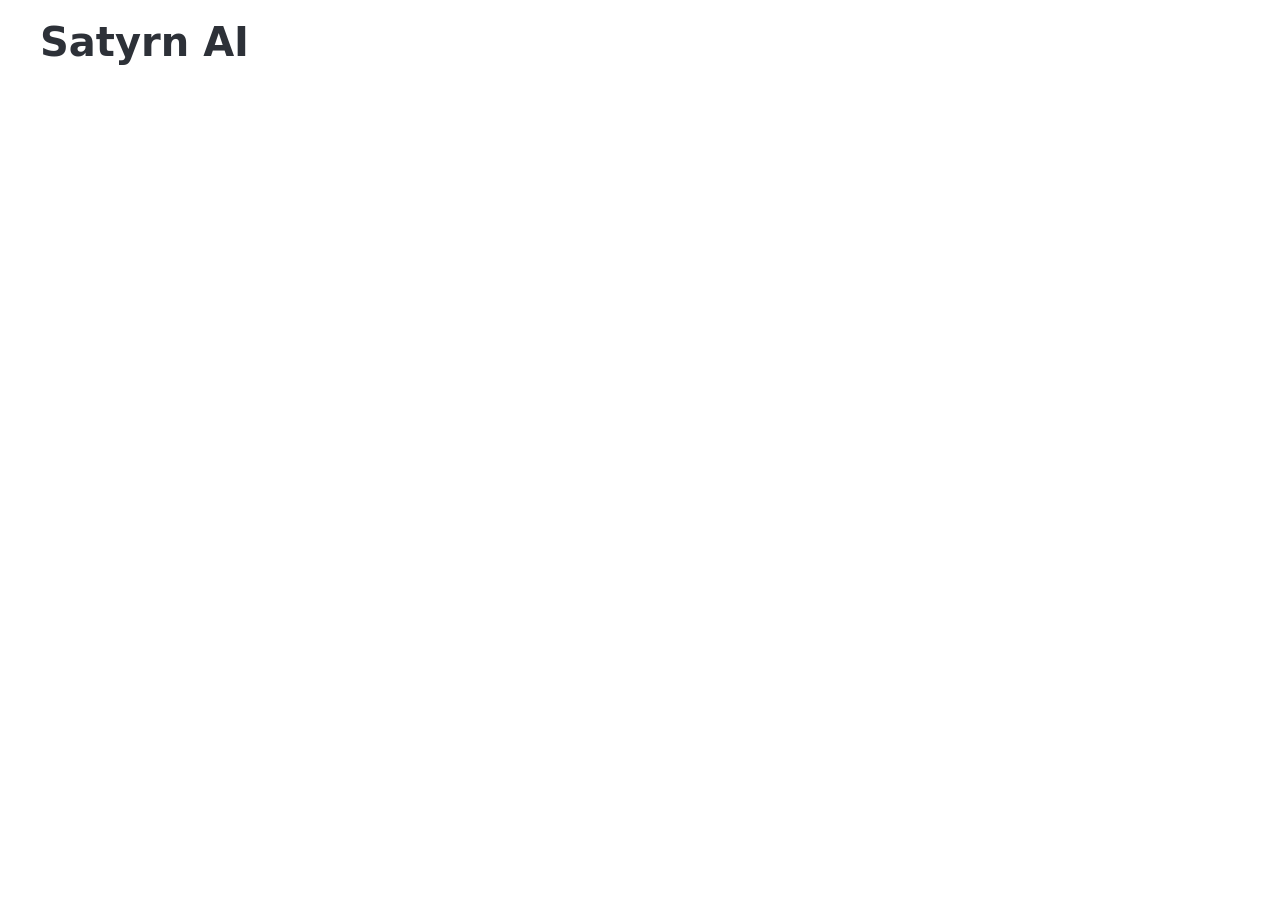
==== site/index.html @ efc99ad5 "Scaffold static site directory and vendor Pico classless CSS Co-Authored-By: Claude Sonnet 5 <norepl" ====
<!doctype html>
<html lang="en">
  <head>
    <meta charset="utf-8">
    <meta name="viewport" content="width=device-width, initial-scale=1">
    <meta name="color-scheme" content="light dark">
    <title>Satyrn AI — AI Our Way</title>
    <link rel="stylesheet" href="css/pico.classless.min.css">
    <link rel="stylesheet" href="css/style.css">
  </head>
  <body>
    <main>
      <h1>Satyrn AI</h1>
    </main>
    <script type="module" src="js/site.js"></script>
  </body>
</html>
---- site/css/pico.classless.min.css ----
@charset "UTF-8";/*!
 * Pico CSS ✨ v2.1.1 (https://picocss.com)
 * Copyright 2019-2025 - Licensed under MIT
 */:host,:root{--pico-font-family-emoji:"Apple Color Emoji","Segoe UI Emoji","Segoe UI Symbol","Noto Color Emoji";--pico-font-family-sans-serif:system-ui,"Segoe UI",Roboto,Oxygen,Ubuntu,Cantarell,Helvetica,Arial,"Helvetica Neue",sans-serif,var(--pico-font-family-emoji);--pico-font-family-monospace:ui-monospace,SFMono-Regular,"SF Mono",Menlo,Consolas,"Liberation Mono",monospace,var(--pico-font-family-emoji);--pico-font-family:var(--pico-font-family-sans-serif);--pico-line-height:1.5;--pico-font-weight:400;--pico-font-size:100%;--pico-text-underline-offset:0.1rem;--pico-border-radius:0.25rem;--pico-border-width:0.0625rem;--pico-outline-width:0.125rem;--pico-transition:0.2s ease-in-out;--pico-spacing:1rem;--pico-typography-spacing-vertical:1rem;--pico-block-spacing-vertical:var(--pico-spacing);--pico-block-spacing-horizontal:var(--pico-spacing);--pico-form-element-spacing-vertical:0.75rem;--pico-form-element-spacing-horizontal:1rem;--pico-group-box-shadow:0 0 0 rgba(0, 0, 0, 0);--pico-group-box-shadow-focus-with-button:0 0 0 var(--pico-outline-width) var(--pico-primary-focus);--pico-group-box-shadow-focus-with-input:0 0 0 0.0625rem var(--pico-form-element-border-color);--pico-modal-overlay-backdrop-filter:blur(0.375rem);--pico-nav-element-spacing-vertical:1rem;--pico-nav-element-spacing-horizontal:0.5rem;--pico-nav-link-spacing-vertical:0.5rem;--pico-nav-link-spacing-horizontal:0.5rem;--pico-nav-breadcrumb-divider:">";--pico-icon-checkbox:url("data:image/svg+xml,%3Csvg xmlns='http://www.w3.org/2000/svg' width='24' height='24' viewBox='0 0 24 24' fill='none' stroke='rgb(255, 255, 255)' stroke-width='4' stroke-linecap='round' stroke-linejoin='round'%3E%3Cpolyline points='20 6 9 17 4 12'%3E%3C/polyline%3E%3C/svg%3E");--pico-icon-minus:url("data:image/svg+xml,%3Csvg xmlns='http://www.w3.org/2000/svg' width='24' height='24' viewBox='0 0 24 24' fill='none' stroke='rgb(255, 255, 255)' stroke-width='4' stroke-linecap='round' stroke-linejoin='round'%3E%3Cline x1='5' y1='12' x2='19' y2='12'%3E%3C/line%3E%3C/svg%3E");--pico-icon-chevron:url("data:image/svg+xml,%3Csvg xmlns='http://www.w3.org/2000/svg' width='24' height='24' viewBox='0 0 24 24' fill='none' stroke='rgb(136, 145, 164)' stroke-width='2' stroke-linecap='round' stroke-linejoin='round'%3E%3Cpolyline points='6 9 12 15 18 9'%3E%3C/polyline%3E%3C/svg%3E");--pico-icon-date:url("data:image/svg+xml,%3Csvg xmlns='http://www.w3.org/2000/svg' width='24' height='24' viewBox='0 0 24 24' fill='none' stroke='rgb(136, 145, 164)' stroke-width='2' stroke-linecap='round' stroke-linejoin='round'%3E%3Crect x='3' y='4' width='18' height='18' rx='2' ry='2'%3E%3C/rect%3E%3Cline x1='16' y1='2' x2='16' y2='6'%3E%3C/line%3E%3Cline x1='8' y1='2' x2='8' y2='6'%3E%3C/line%3E%3Cline x1='3' y1='10' x2='21' y2='10'%3E%3C/line%3E%3C/svg%3E");--pico-icon-time:url("data:image/svg+xml,%3Csvg xmlns='http://www.w3.org/2000/svg' width='24' height='24' viewBox='0 0 24 24' fill='none' stroke='rgb(136, 145, 164)' stroke-width='2' stroke-linecap='round' stroke-linejoin='round'%3E%3Ccircle cx='12' cy='12' r='10'%3E%3C/circle%3E%3Cpolyline points='12 6 12 12 16 14'%3E%3C/polyline%3E%3C/svg%3E");--pico-icon-search:url("data:image/svg+xml,%3Csvg xmlns='http://www.w3.org/2000/svg' width='24' height='24' viewBox='0 0 24 24' fill='none' stroke='rgb(136, 145, 164)' stroke-width='1.5' stroke-linecap='round' stroke-linejoin='round'%3E%3Ccircle cx='11' cy='11' r='8'%3E%3C/circle%3E%3Cline x1='21' y1='21' x2='16.65' y2='16.65'%3E%3C/line%3E%3C/svg%3E");--pico-icon-close:url("data:image/svg+xml,%3Csvg xmlns='http://www.w3.org/2000/svg' width='24' height='24' viewBox='0 0 24 24' fill='none' stroke='rgb(136, 145, 164)' stroke-width='3' stroke-linecap='round' stroke-linejoin='round'%3E%3Cline x1='18' y1='6' x2='6' y2='18'%3E%3C/line%3E%3Cline x1='6' y1='6' x2='18' y2='18'%3E%3C/line%3E%3C/svg%3E");--pico-icon-loading:url("data:image/svg+xml,%3Csvg fill='none' height='24' width='24' viewBox='0 0 24 24' xmlns='http://www.w3.org/2000/svg' %3E%3Cstyle%3E g %7B animation: rotate 2s linear infinite; transform-origin: center center; %7D circle %7B stroke-dasharray: 75,100; stroke-dashoffset: -5; animation: dash 1.5s ease-in-out infinite; stroke-linecap: round; %7D @keyframes rotate %7B 0%25 %7B transform: rotate(0deg); %7D 100%25 %7B transform: rotate(360deg); %7D %7D @keyframes dash %7B 0%25 %7B stroke-dasharray: 1,100; stroke-dashoffset: 0; %7D 50%25 %7B stroke-dasharray: 44.5,100; stroke-dashoffset: -17.5; %7D 100%25 %7B stroke-dasharray: 44.5,100; stroke-dashoffset: -62; %7D %7D %3C/style%3E%3Cg%3E%3Ccircle cx='12' cy='12' r='10' fill='none' stroke='rgb(136, 145, 164)' stroke-width='4' /%3E%3C/g%3E%3C/svg%3E")}@media (min-width:576px){:host,:root{--pico-font-size:106.25%}}@media (min-width:768px){:host,:root{--pico-font-size:112.5%}}@media (min-width:1024px){:host,:root{--pico-font-size:118.75%}}@media (min-width:1280px){:host,:root{--pico-font-size:125%}}@media (min-width:1536px){:host,:root{--pico-font-size:131.25%}}a{--pico-text-decoration:underline}small{--pico-font-size:0.875em}h1,h2,h3,h4,h5,h6{--pico-font-weight:700}h1{--pico-font-size:2rem;--pico-line-height:1.125;--pico-typography-spacing-top:3rem}h2{--pico-font-size:1.75rem;--pico-line-height:1.15;--pico-typography-spacing-top:2.625rem}h3{--pico-font-size:1.5rem;--pico-line-height:1.175;--pico-typography-spacing-top:2.25rem}h4{--pico-font-size:1.25rem;--pico-line-height:1.2;--pico-typography-spacing-top:1.874rem}h5{--pico-font-size:1.125rem;--pico-line-height:1.225;--pico-typography-spacing-top:1.6875rem}h6{--pico-font-size:1rem;--pico-line-height:1.25;--pico-typography-spacing-top:1.5rem}tfoot td,tfoot th,thead td,thead th{--pico-font-weight:600;--pico-border-width:0.1875rem}code,kbd,pre,samp{--pico-font-family:var(--pico-font-family-monospace)}kbd{--pico-font-weight:bolder}:where(select,textarea),input:not([type=submit],[type=button],[type=reset],[type=checkbox],[type=radio],[type=file]){--pico-outline-width:0.0625rem}[type=search]{--pico-border-radius:5rem}[type=checkbox],[type=radio]{--pico-border-width:0.125rem}[type=checkbox][role=switch]{--pico-border-width:0.1875rem}[role=search]{--pico-border-radius:5rem}[role=group] [role=button],[role=group] [type=button],[role=group] [type=submit],[role=group] button,[role=search] [role=button],[role=search] [type=button],[role=search] [type=submit],[role=search] button{--pico-form-element-spacing-horizontal:2rem}details summary[role=button]::after{filter:brightness(0) invert(1)}[aria-busy=true]:not(input,select,textarea):is(button,[type=submit],[type=button],[type=reset],[role=button])::before{filter:brightness(0) invert(1)}:host(:not([data-theme=dark])),:root:not([data-theme=dark]),[data-theme=light]{color-scheme:light;--pico-background-color:#fff;--pico-color:#373c44;--pico-text-selection-color:rgba(2, 154, 232, 0.25);--pico-muted-color:#646b79;--pico-muted-border-color:rgb(231, 234, 239.5);--pico-primary:#0172ad;--pico-primary-background:#0172ad;--pico-primary-border:var(--pico-primary-background);--pico-primary-underline:rgba(1, 114, 173, 0.5);--pico-primary-hover:#015887;--pico-primary-hover-background:#02659a;--pico-primary-hover-border:var(--pico-primary-hover-background);--pico-primary-hover-underline:var(--pico-primary-hover);--pico-primary-focus:rgba(2, 154, 232, 0.5);--pico-primary-inverse:#fff;--pico-secondary:#5d6b89;--pico-secondary-background:#525f7a;--pico-secondary-border:var(--pico-secondary-background);--pico-secondary-underline:rgba(93, 107, 137, 0.5);--pico-secondary-hover:#48536b;--pico-secondary-hover-background:#48536b;--pico-secondary-hover-border:var(--pico-secondary-hover-background);--pico-secondary-hover-underline:var(--pico-secondary-hover);--pico-secondary-focus:rgba(93, 107, 137, 0.25);--pico-secondary-inverse:#fff;--pico-contrast:#181c25;--pico-contrast-background:#181c25;--pico-contrast-border:var(--pico-contrast-background);--pico-contrast-underline:rgba(24, 28, 37, 0.5);--pico-contrast-hover:#000;--pico-contrast-hover-background:#000;--pico-contrast-hover-border:var(--pico-contrast-hover-background);--pico-contrast-hover-underline:var(--pico-secondary-hover);--pico-contrast-focus:rgba(93, 107, 137, 0.25);--pico-contrast-inverse:#fff;--pico-box-shadow:0.0145rem 0.029rem 0.174rem rgba(129, 145, 181, 0.01698),0.0335rem 0.067rem 0.402rem rgba(129, 145, 181, 0.024),0.0625rem 0.125rem 0.75rem rgba(129, 145, 181, 0.03),0.1125rem 0.225rem 1.35rem rgba(129, 145, 181, 0.036),0.2085rem 0.417rem 2.502rem rgba(129, 145, 181, 0.04302),0.5rem 1rem 6rem rgba(129, 145, 181, 0.06),0 0 0 0.0625rem rgba(129, 145, 181, 0.015);--pico-h1-color:#2d3138;--pico-h2-color:#373c44;--pico-h3-color:#424751;--pico-h4-color:#4d535e;--pico-h5-color:#5c6370;--pico-h6-color:#646b79;--pico-mark-background-color:rgb(252.5, 230.5, 191.5);--pico-mark-color:#0f1114;--pico-ins-color:rgb(28.5, 105.5, 84);--pico-del-color:rgb(136, 56.5, 53);--pico-blockquote-border-color:var(--pico-muted-border-color);--pico-blockquote-footer-color:var(--pico-muted-color);--pico-button-box-shadow:0 0 0 rgba(0, 0, 0, 0);--pico-button-hover-box-shadow:0 0 0 rgba(0, 0, 0, 0);--pico-table-border-color:var(--pico-muted-border-color);--pico-table-row-stripped-background-color:rgba(111, 120, 135, 0.0375);--pico-code-background-color:rgb(243, 244.5, 246.75);--pico-code-color:#646b79;--pico-code-kbd-background-color:var(--pico-color);--pico-code-kbd-color:var(--pico-background-color);--pico-form-element-background-color:rgb(251, 251.5, 252.25);--pico-form-element-selected-background-color:#dfe3eb;--pico-form-element-border-color:#cfd5e2;--pico-form-element-color:#23262c;--pico-form-element-placeholder-color:var(--pico-muted-color);--pico-form-element-active-background-color:#fff;--pico-form-element-active-border-color:var(--pico-primary-border);--pico-form-element-focus-color:var(--pico-primary-border);--pico-form-element-disabled-opacity:0.5;--pico-form-element-invalid-border-color:rgb(183.5, 105.5, 106.5);--pico-form-element-invalid-active-border-color:rgb(200.25, 79.25, 72.25);--pico-form-element-invalid-focus-color:var(--pico-form-element-invalid-active-border-color);--pico-form-element-valid-border-color:rgb(76, 154.5, 137.5);--pico-form-element-valid-active-border-color:rgb(39, 152.75, 118.75);--pico-form-element-valid-focus-color:var(--pico-form-element-valid-active-border-color);--pico-switch-background-color:#bfc7d9;--pico-switch-checked-background-color:var(--pico-primary-background);--pico-switch-color:#fff;--pico-switch-thumb-box-shadow:0 0 0 rgba(0, 0, 0, 0);--pico-range-border-color:#dfe3eb;--pico-range-active-border-color:#bfc7d9;--pico-range-thumb-border-color:var(--pico-background-color);--pico-range-thumb-color:var(--pico-secondary-background);--pico-range-thumb-active-color:var(--pico-primary-background);--pico-accordion-border-color:var(--pico-muted-border-color);--pico-accordion-active-summary-color:var(--pico-primary-hover);--pico-accordion-close-summary-color:var(--pico-color);--pico-accordion-open-summary-color:var(--pico-muted-color);--pico-card-background-color:var(--pico-background-color);--pico-card-border-color:var(--pico-muted-border-color);--pico-card-box-shadow:var(--pico-box-shadow);--pico-card-sectioning-background-color:rgb(251, 251.5, 252.25);--pico-loading-spinner-opacity:0.5;--pico-modal-overlay-background-color:rgba(232, 234, 237, 0.75);--pico-progress-background-color:#dfe3eb;--pico-progress-color:var(--pico-primary-background);--pico-tooltip-background-color:var(--pico-contrast-background);--pico-tooltip-color:var(--pico-contrast-inverse);--pico-icon-valid:url("data:image/svg+xml,%3Csvg xmlns='http://www.w3.org/2000/svg' width='24' height='24' viewBox='0 0 24 24' fill='none' stroke='rgb(76, 154.5, 137.5)' stroke-width='2' stroke-linecap='round' stroke-linejoin='round'%3E%3Cpolyline points='20 6 9 17 4 12'%3E%3C/polyline%3E%3C/svg%3E");--pico-icon-invalid:url("data:image/svg+xml,%3Csvg xmlns='http://www.w3.org/2000/svg' width='24' height='24' viewBox='0 0 24 24' fill='none' stroke='rgb(200.25, 79.25, 72.25)' stroke-width='2' stroke-linecap='round' stroke-linejoin='round'%3E%3Ccircle cx='12' cy='12' r='10'%3E%3C/circle%3E%3Cline x1='12' y1='8' x2='12' y2='12'%3E%3C/line%3E%3Cline x1='12' y1='16' x2='12.01' y2='16'%3E%3C/line%3E%3C/svg%3E")}:host(:not([data-theme=dark])) input:is([type=submit],[type=button],[type=reset],[type=checkbox],[type=radio],[type=file]),:root:not([data-theme=dark]) input:is([type=submit],[type=button],[type=reset],[type=checkbox],[type=radio],[type=file]),[data-theme=light] input:is([type=submit],[type=button],[type=reset],[type=checkbox],[type=radio],[type=file]){--pico-form-element-focus-color:var(--pico-primary-focus)}@media only screen and (prefers-color-scheme:dark){:host(:not([data-theme])),:root:not([data-theme]){color-scheme:dark;--pico-background-color:rgb(19, 22.5, 30.5);--pico-color:#c2c7d0;--pico-text-selection-color:rgba(1, 170, 255, 0.1875);--pico-muted-color:#7b8495;--pico-muted-border-color:#202632;--pico-primary:#01aaff;--pico-primary-background:#0172ad;--pico-primary-border:var(--pico-primary-background);--pico-primary-underline:rgba(1, 170, 255, 0.5);--pico-primary-hover:#79c0ff;--pico-primary-hover-background:#017fc0;--pico-primary-hover-border:var(--pico-primary-hover-background);--pico-primary-hover-underline:var(--pico-primary-hover);--pico-primary-focus:rgba(1, 170, 255, 0.375);--pico-primary-inverse:#fff;--pico-secondary:#969eaf;--pico-secondary-background:#525f7a;--pico-secondary-border:var(--pico-secondary-background);--pico-secondary-underline:rgba(150, 158, 175, 0.5);--pico-secondary-hover:#b3b9c5;--pico-secondary-hover-background:#5d6b89;--pico-secondary-hover-border:var(--pico-secondary-hover-background);--pico-secondary-hover-underline:var(--pico-secondary-hover);--pico-secondary-focus:rgba(144, 158, 190, 0.25);--pico-secondary-inverse:#fff;--pico-contrast:#dfe3eb;--pico-contrast-background:#eff1f4;--pico-contrast-border:var(--pico-contrast-background);--pico-contrast-underline:rgba(223, 227, 235, 0.5);--pico-contrast-hover:#fff;--pico-contrast-hover-background:#fff;--pico-contrast-hover-border:var(--pico-contrast-hover-background);--pico-contrast-hover-underline:var(--pico-contrast-hover);--pico-contrast-focus:rgba(207, 213, 226, 0.25);--pico-contrast-inverse:#000;--pico-box-shadow:0.0145rem 0.029rem 0.174rem rgba(7, 8.5, 12, 0.01698),0.0335rem 0.067rem 0.402rem rgba(7, 8.5, 12, 0.024),0.0625rem 0.125rem 0.75rem rgba(7, 8.5, 12, 0.03),0.1125rem 0.225rem 1.35rem rgba(7, 8.5, 12, 0.036),0.2085rem 0.417rem 2.502rem rgba(7, 8.5, 12, 0.04302),0.5rem 1rem 6rem rgba(7, 8.5, 12, 0.06),0 0 0 0.0625rem rgba(7, 8.5, 12, 0.015);--pico-h1-color:#f0f1f3;--pico-h2-color:#e0e3e7;--pico-h3-color:#c2c7d0;--pico-h4-color:#b3b9c5;--pico-h5-color:#a4acba;--pico-h6-color:#8891a4;--pico-mark-background-color:#014063;--pico-mark-color:#fff;--pico-ins-color:#62af9a;--pico-del-color:rgb(205.5, 126, 123);--pico-blockquote-border-color:var(--pico-muted-border-color);--pico-blockquote-footer-color:var(--pico-muted-color);--pico-button-box-shadow:0 0 0 rgba(0, 0, 0, 0);--pico-button-hover-box-shadow:0 0 0 rgba(0, 0, 0, 0);--pico-table-border-color:var(--pico-muted-border-color);--pico-table-row-stripped-background-color:rgba(111, 120, 135, 0.0375);--pico-code-background-color:rgb(26, 30.5, 40.25);--pico-code-color:#8891a4;--pico-code-kbd-background-color:var(--pico-color);--pico-code-kbd-color:var(--pico-background-color);--pico-form-element-background-color:rgb(28, 33, 43.5);--pico-form-element-selected-background-color:#2a3140;--pico-form-element-border-color:#2a3140;--pico-form-element-color:#e0e3e7;--pico-form-element-placeholder-color:#8891a4;--pico-form-element-active-background-color:rgb(26, 30.5, 40.25);--pico-form-element-active-border-color:var(--pico-primary-border);--pico-form-element-focus-color:var(--pico-primary-border);--pico-form-element-disabled-opacity:0.5;--pico-form-element-invalid-border-color:rgb(149.5, 74, 80);--pico-form-element-invalid-active-border-color:rgb(183.25, 63.5, 59);--pico-form-element-invalid-focus-color:var(--pico-form-element-invalid-active-border-color);--pico-form-element-valid-border-color:#2a7b6f;--pico-form-element-valid-active-border-color:rgb(22, 137, 105.5);--pico-form-element-valid-focus-color:var(--pico-form-element-valid-active-border-color);--pico-switch-background-color:#333c4e;--pico-switch-checked-background-color:var(--pico-primary-background);--pico-switch-color:#fff;--pico-switch-thumb-box-shadow:0 0 0 rgba(0, 0, 0, 0);--pico-range-border-color:#202632;--pico-range-active-border-color:#2a3140;--pico-range-thumb-border-color:var(--pico-background-color);--pico-range-thumb-color:var(--pico-secondary-background);--pico-range-thumb-active-color:var(--pico-primary-background);--pico-accordion-border-color:var(--pico-muted-border-color);--pico-accordion-active-summary-color:var(--pico-primary-hover);--pico-accordion-close-summary-color:var(--pico-color);--pico-accordion-open-summary-color:var(--pico-muted-color);--pico-card-background-color:#181c25;--pico-card-border-color:var(--pico-card-background-color);--pico-card-box-shadow:var(--pico-box-shadow);--pico-card-sectioning-background-color:rgb(26, 30.5, 40.25);--pico-loading-spinner-opacity:0.5;--pico-modal-overlay-background-color:rgba(7.5, 8.5, 10, 0.75);--pico-progress-background-color:#202632;--pico-progress-color:var(--pico-primary-background);--pico-tooltip-background-color:var(--pico-contrast-background);--pico-tooltip-color:var(--pico-contrast-inverse);--pico-icon-valid:url("data:image/svg+xml,%3Csvg xmlns='http://www.w3.org/2000/svg' width='24' height='24' viewBox='0 0 24 24' fill='none' stroke='rgb(42, 123, 111)' stroke-width='2' stroke-linecap='round' stroke-linejoin='round'%3E%3Cpolyline points='20 6 9 17 4 12'%3E%3C/polyline%3E%3C/svg%3E");--pico-icon-invalid:url("data:image/svg+xml,%3Csvg xmlns='http://www.w3.org/2000/svg' width='24' height='24' viewBox='0 0 24 24' fill='none' stroke='rgb(149.5, 74, 80)' stroke-width='2' stroke-linecap='round' stroke-linejoin='round'%3E%3Ccircle cx='12' cy='12' r='10'%3E%3C/circle%3E%3Cline x1='12' y1='8' x2='12' y2='12'%3E%3C/line%3E%3Cline x1='12' y1='16' x2='12.01' y2='16'%3E%3C/line%3E%3C/svg%3E")}:host(:not([data-theme])) input:is([type=submit],[type=button],[type=reset],[type=checkbox],[type=radio],[type=file]),:root:not([data-theme]) input:is([type=submit],[type=button],[type=reset],[type=checkbox],[type=radio],[type=file]){--pico-form-element-focus-color:var(--pico-primary-focus)}}[data-theme=dark]{color-scheme:dark;--pico-background-color:rgb(19, 22.5, 30.5);--pico-color:#c2c7d0;--pico-text-selection-color:rgba(1, 170, 255, 0.1875);--pico-muted-color:#7b8495;--pico-muted-border-color:#202632;--pico-primary:#01aaff;--pico-primary-background:#0172ad;--pico-primary-border:var(--pico-primary-background);--pico-primary-underline:rgba(1, 170, 255, 0.5);--pico-primary-hover:#79c0ff;--pico-primary-hover-background:#017fc0;--pico-primary-hover-border:var(--pico-primary-hover-background);--pico-primary-hover-underline:var(--pico-primary-hover);--pico-primary-focus:rgba(1, 170, 255, 0.375);--pico-primary-inverse:#fff;--pico-secondary:#969eaf;--pico-secondary-background:#525f7a;--pico-secondary-border:var(--pico-secondary-background);--pico-secondary-underline:rgba(150, 158, 175, 0.5);--pico-secondary-hover:#b3b9c5;--pico-secondary-hover-background:#5d6b89;--pico-secondary-hover-border:var(--pico-secondary-hover-background);--pico-secondary-hover-underline:var(--pico-secondary-hover);--pico-secondary-focus:rgba(144, 158, 190, 0.25);--pico-secondary-inverse:#fff;--pico-contrast:#dfe3eb;--pico-contrast-background:#eff1f4;--pico-contrast-border:var(--pico-contrast-background);--pico-contrast-underline:rgba(223, 227, 235, 0.5);--pico-contrast-hover:#fff;--pico-contrast-hover-background:#fff;--pico-contrast-hover-border:var(--pico-contrast-hover-background);--pico-contrast-hover-underline:var(--pico-contrast-hover);--pico-contrast-focus:rgba(207, 213, 226, 0.25);--pico-contrast-inverse:#000;--pico-box-shadow:0.0145rem 0.029rem 0.174rem rgba(7, 8.5, 12, 0.01698),0.0335rem 0.067rem 0.402rem rgba(7, 8.5, 12, 0.024),0.0625rem 0.125rem 0.75rem rgba(7, 8.5, 12, 0.03),0.1125rem 0.225rem 1.35rem rgba(7, 8.5, 12, 0.036),0.2085rem 0.417rem 2.502rem rgba(7, 8.5, 12, 0.04302),0.5rem 1rem 6rem rgba(7, 8.5, 12, 0.06),0 0 0 0.0625rem rgba(7, 8.5, 12, 0.015);--pico-h1-color:#f0f1f3;--pico-h2-color:#e0e3e7;--pico-h3-color:#c2c7d0;--pico-h4-color:#b3b9c5;--pico-h5-color:#a4acba;--pico-h6-color:#8891a4;--pico-mark-background-color:#014063;--pico-mark-color:#fff;--pico-ins-color:#62af9a;--pico-del-color:rgb(205.5, 126, 123);--pico-blockquote-border-color:var(--pico-muted-border-color);--pico-blockquote-footer-color:var(--pico-muted-color);--pico-button-box-shadow:0 0 0 rgba(0, 0, 0, 0);--pico-button-hover-box-shadow:0 0 0 rgba(0, 0, 0, 0);--pico-table-border-color:var(--pico-muted-border-color);--pico-table-row-stripped-background-color:rgba(111, 120, 135, 0.0375);--pico-code-background-color:rgb(26, 30.5, 40.25);--pico-code-color:#8891a4;--pico-code-kbd-background-color:var(--pico-color);--pico-code-kbd-color:var(--pico-background-color);--pico-form-element-background-color:rgb(28, 33, 43.5);--pico-form-element-selected-background-color:#2a3140;--pico-form-element-border-color:#2a3140;--pico-form-element-color:#e0e3e7;--pico-form-element-placeholder-color:#8891a4;--pico-form-element-active-background-color:rgb(26, 30.5, 40.25);--pico-form-element-active-border-color:var(--pico-primary-border);--pico-form-element-focus-color:var(--pico-primary-border);--pico-form-element-disabled-opacity:0.5;--pico-form-element-invalid-border-color:rgb(149.5, 74, 80);--pico-form-element-invalid-active-border-color:rgb(183.25, 63.5, 59);--pico-form-element-invalid-focus-color:var(--pico-form-element-invalid-active-border-color);--pico-form-element-valid-border-color:#2a7b6f;--pico-form-element-valid-active-border-color:rgb(22, 137, 105.5);--pico-form-element-valid-focus-color:var(--pico-form-element-valid-active-border-color);--pico-switch-background-color:#333c4e;--pico-switch-checked-background-color:var(--pico-primary-background);--pico-switch-color:#fff;--pico-switch-thumb-box-shadow:0 0 0 rgba(0, 0, 0, 0);--pico-range-border-color:#202632;--pico-range-active-border-color:#2a3140;--pico-range-thumb-border-color:var(--pico-background-color);--pico-range-thumb-color:var(--pico-secondary-background);--pico-range-thumb-active-color:var(--pico-primary-background);--pico-accordion-border-color:var(--pico-muted-border-color);--pico-accordion-active-summary-color:var(--pico-primary-hover);--pico-accordion-close-summary-color:var(--pico-color);--pico-accordion-open-summary-color:var(--pico-muted-color);--pico-card-background-color:#181c25;--pico-card-border-color:var(--pico-card-background-color);--pico-card-box-shadow:var(--pico-box-shadow);--pico-card-sectioning-background-color:rgb(26, 30.5, 40.25);--pico-loading-spinner-opacity:0.5;--pico-modal-overlay-background-color:rgba(7.5, 8.5, 10, 0.75);--pico-progress-background-color:#202632;--pico-progress-color:var(--pico-primary-background);--pico-tooltip-background-color:var(--pico-contrast-background);--pico-tooltip-color:var(--pico-contrast-inverse);--pico-icon-valid:url("data:image/svg+xml,%3Csvg xmlns='http://www.w3.org/2000/svg' width='24' height='24' viewBox='0 0 24 24' fill='none' stroke='rgb(42, 123, 111)' stroke-width='2' stroke-linecap='round' stroke-linejoin='round'%3E%3Cpolyline points='20 6 9 17 4 12'%3E%3C/polyline%3E%3C/svg%3E");--pico-icon-invalid:url("data:image/svg+xml,%3Csvg xmlns='http://www.w3.org/2000/svg' width='24' height='24' viewBox='0 0 24 24' fill='none' stroke='rgb(149.5, 74, 80)' stroke-width='2' stroke-linecap='round' stroke-linejoin='round'%3E%3Ccircle cx='12' cy='12' r='10'%3E%3C/circle%3E%3Cline x1='12' y1='8' x2='12' y2='12'%3E%3C/line%3E%3Cline x1='12' y1='16' x2='12.01' y2='16'%3E%3C/line%3E%3C/svg%3E")}[data-theme=dark] input:is([type=submit],[type=button],[type=reset],[type=checkbox],[type=radio],[type=file]){--pico-form-element-focus-color:var(--pico-primary-focus)}[type=checkbox],[type=radio],[type=range],progress{accent-color:var(--pico-primary)}*,::after,::before{box-sizing:border-box;background-repeat:no-repeat}::after,::before{text-decoration:inherit;vertical-align:inherit}:where(:host),:where(:root){-webkit-tap-highlight-color:transparent;-webkit-text-size-adjust:100%;-moz-text-size-adjust:100%;text-size-adjust:100%;background-color:var(--pico-background-color);color:var(--pico-color);font-weight:var(--pico-font-weight);font-size:var(--pico-font-size);line-height:var(--pico-line-height);font-family:var(--pico-font-family);text-underline-offset:var(--pico-text-underline-offset);text-rendering:optimizeLegibility;overflow-wrap:break-word;-moz-tab-size:4;-o-tab-size:4;tab-size:4}body{width:100%;margin:0}main{display:block}body>footer,body>header,body>main{width:100%;margin-right:auto;margin-left:auto;padding:var(--pico-block-spacing-vertical) var(--pico-block-spacing-horizontal)}@media (min-width:576px){body>footer,body>header,body>main{max-width:510px;padding-right:0;padding-left:0}}@media (min-width:768px){body>footer,body>header,body>main{max-width:700px}}@media (min-width:1024px){body>footer,body>header,body>main{max-width:950px}}@media (min-width:1280px){body>footer,body>header,body>main{max-width:1200px}}@media (min-width:1536px){body>footer,body>header,body>main{max-width:1450px}}section{margin-bottom:var(--pico-block-spacing-vertical)}b,strong{font-weight:bolder}sub,sup{position:relative;font-size:.75em;line-height:0;vertical-align:baseline}sub{bottom:-.25em}sup{top:-.5em}address,blockquote,dl,ol,p,pre,table,ul{margin-top:0;margin-bottom:var(--pico-typography-spacing-vertical);color:var(--pico-color);font-style:normal;font-weight:var(--pico-font-weight)}h1,h2,h3,h4,h5,h6{margin-top:0;margin-bottom:var(--pico-typography-spacing-vertical);color:var(--pico-color);font-weight:var(--pico-font-weight);font-size:var(--pico-font-size);line-height:var(--pico-line-height);font-family:var(--pico-font-family)}h1{--pico-color:var(--pico-h1-color)}h2{--pico-color:var(--pico-h2-color)}h3{--pico-color:var(--pico-h3-color)}h4{--pico-color:var(--pico-h4-color)}h5{--pico-color:var(--pico-h5-color)}h6{--pico-color:var(--pico-h6-color)}:where(article,address,blockquote,dl,figure,form,ol,p,pre,table,ul)~:is(h1,h2,h3,h4,h5,h6){margin-top:var(--pico-typography-spacing-top)}p{margin-bottom:var(--pico-typography-spacing-vertical)}hgroup{margin-bottom:var(--pico-typography-spacing-vertical)}hgroup>*{margin-top:0;margin-bottom:0}hgroup>:not(:first-child):last-child{--pico-color:var(--pico-muted-color);--pico-font-weight:unset;font-size:1rem}:where(ol,ul) li{margin-bottom:calc(var(--pico-typography-spacing-vertical) * .25)}:where(dl,ol,ul) :where(dl,ol,ul){margin:0;margin-top:calc(var(--pico-typography-spacing-vertical) * .25)}ul li{list-style:square}mark{padding:.125rem .25rem;background-color:var(--pico-mark-background-color);color:var(--pico-mark-color);vertical-align:baseline}blockquote{display:block;margin:var(--pico-typography-spacing-vertical) 0;padding:var(--pico-spacing);border-right:none;border-left:.25rem solid var(--pico-blockquote-border-color);border-inline-start:0.25rem solid var(--pico-blockquote-border-color);border-inline-end:none}blockquote footer{margin-top:calc(var(--pico-typography-spacing-vertical) * .5);color:var(--pico-blockquote-footer-color)}abbr[title]{border-bottom:1px dotted;text-decoration:none;cursor:help}ins{color:var(--pico-ins-color);text-decoration:none}del{color:var(--pico-del-color)}::-moz-selection{background-color:var(--pico-text-selection-color)}::selection{background-color:var(--pico-text-selection-color)}:where(a:not([role=button])),[role=link]{--pico-color:var(--pico-primary);--pico-background-color:transparent;--pico-underline:var(--pico-primary-underline);outline:0;background-color:var(--pico-background-color);color:var(--pico-color);-webkit-text-decoration:var(--pico-text-decoration);text-decoration:var(--pico-text-decoration);text-decoration-color:var(--pico-underline);text-underline-offset:0.125em;transition:background-color var(--pico-transition),color var(--pico-transition),box-shadow var(--pico-transition),-webkit-text-decoration var(--pico-transition);transition:background-color var(--pico-transition),color var(--pico-transition),text-decoration var(--pico-transition),box-shadow var(--pico-transition);transition:background-color var(--pico-transition),color var(--pico-transition),text-decoration var(--pico-transition),box-shadow var(--pico-transition),-webkit-text-decoration var(--pico-transition)}:where(a:not([role=button])):is([aria-current]:not([aria-current=false]),:hover,:active,:focus),[role=link]:is([aria-current]:not([aria-current=false]),:hover,:active,:focus){--pico-color:var(--pico-primary-hover);--pico-underline:var(--pico-primary-hover-underline);--pico-text-decoration:underline}:where(a:not([role=button])):focus-visible,[role=link]:focus-visible{box-shadow:0 0 0 var(--pico-outline-width) var(--pico-primary-focus)}a[role=button]{display:inline-block}button{margin:0;overflow:visible;font-family:inherit;text-transform:none}[type=button],[type=reset],[type=submit],button{-webkit-appearance:button}[role=button],[type=button],[type=file]::file-selector-button,[type=reset],[type=submit],button{--pico-background-color:var(--pico-primary-background);--pico-border-color:var(--pico-primary-border);--pico-color:var(--pico-primary-inverse);--pico-box-shadow:var(--pico-button-box-shadow, 0 0 0 rgba(0, 0, 0, 0));padding:var(--pico-form-element-spacing-vertical) var(--pico-form-element-spacing-horizontal);border:var(--pico-border-width) solid var(--pico-border-color);border-radius:var(--pico-border-radius);outline:0;background-color:var(--pico-background-color);box-shadow:var(--pico-box-shadow);color:var(--pico-color);font-weight:var(--pico-font-weight);font-size:1rem;line-height:var(--pico-line-height);text-align:center;text-decoration:none;cursor:pointer;-webkit-user-select:none;-moz-user-select:none;user-select:none;transition:background-color var(--pico-transition),border-color var(--pico-transition),color var(--pico-transition),box-shadow var(--pico-transition)}[role=button]:is(:hover,:active,:focus),[role=button]:is([aria-current]:not([aria-current=false])),[type=button]:is(:hover,:active,:focus),[type=button]:is([aria-current]:not([aria-current=false])),[type=file]::file-selector-button:is(:hover,:active,:focus),[type=file]::file-selector-button:is([aria-current]:not([aria-current=false])),[type=reset]:is(:hover,:active,:focus),[type=reset]:is([aria-current]:not([aria-current=false])),[type=submit]:is(:hover,:active,:focus),[type=submit]:is([aria-current]:not([aria-current=false])),button:is(:hover,:active,:focus),button:is([aria-current]:not([aria-current=false])){--pico-background-color:var(--pico-primary-hover-background);--pico-border-color:var(--pico-primary-hover-border);--pico-box-shadow:var(--pico-button-hover-box-shadow, 0 0 0 rgba(0, 0, 0, 0));--pico-color:var(--pico-primary-inverse)}[role=button]:focus,[role=button]:is([aria-current]:not([aria-current=false])):focus,[type=button]:focus,[type=button]:is([aria-current]:not([aria-current=false])):focus,[type=file]::file-selector-button:focus,[type=file]::file-selector-button:is([aria-current]:not([aria-current=false])):focus,[type=reset]:focus,[type=reset]:is([aria-current]:not([aria-current=false])):focus,[type=submit]:focus,[type=submit]:is([aria-current]:not([aria-current=false])):focus,button:focus,button:is([aria-current]:not([aria-current=false])):focus{--pico-box-shadow:var(--pico-button-hover-box-shadow, 0 0 0 rgba(0, 0, 0, 0)),0 0 0 var(--pico-outline-width) var(--pico-primary-focus)}[type=button],[type=reset],[type=submit]{margin-bottom:var(--pico-spacing)}[type=file]::file-selector-button,[type=reset]{--pico-background-color:var(--pico-secondary-background);--pico-border-color:var(--pico-secondary-border);--pico-color:var(--pico-secondary-inverse);cursor:pointer}[type=file]::file-selector-button:is([aria-current]:not([aria-current=false]),:hover,:active,:focus),[type=reset]:is([aria-current]:not([aria-current=false]),:hover,:active,:focus){--pico-background-color:var(--pico-secondary-hover-background);--pico-border-color:var(--pico-secondary-hover-border);--pico-color:var(--pico-secondary-inverse)}[type=file]::file-selector-button:focus,[type=reset]:focus{--pico-box-shadow:var(--pico-button-hover-box-shadow, 0 0 0 rgba(0, 0, 0, 0)),0 0 0 var(--pico-outline-width) var(--pico-secondary-focus)}:where(button,[type=submit],[type=reset],[type=button],[role=button])[disabled],:where(fieldset[disabled]) :is(button,[type=submit],[type=button],[type=reset],[role=button]){opacity:.5;pointer-events:none}:where(table){width:100%;border-collapse:collapse;border-spacing:0;text-indent:0}td,th{padding:calc(var(--pico-spacing)/ 2) var(--pico-spacing);border-bottom:var(--pico-border-width) solid var(--pico-table-border-color);background-color:var(--pico-background-color);color:var(--pico-color);font-weight:var(--pico-font-weight);text-align:left;text-align:start}tfoot td,tfoot th{border-top:var(--pico-border-width) solid var(--pico-table-border-color);border-bottom:0}table.striped tbody tr:nth-child(odd) td,table.striped tbody tr:nth-child(odd) th{background-color:var(--pico-table-row-stripped-background-color)}:where(audio,canvas,iframe,img,svg,video){vertical-align:middle}audio,video{display:inline-block}audio:not([controls]){display:none;height:0}:where(iframe){border-style:none}img{max-width:100%;height:auto;border-style:none}:where(svg:not([fill])){fill:currentColor}svg:not(:host),svg:not(:root){overflow:hidden}code,kbd,pre,samp{font-size:.875em;font-family:var(--pico-font-family)}pre code,pre samp{font-size:inherit;font-family:inherit}pre{-ms-overflow-style:scrollbar;overflow:auto}code,kbd,pre,samp{border-radius:var(--pico-border-radius);background:var(--pico-code-background-color);color:var(--pico-code-color);font-weight:var(--pico-font-weight);line-height:initial}code,kbd,samp{display:inline-block;padding:.375rem}pre{display:block;margin-bottom:var(--pico-spacing);overflow-x:auto}pre>code,pre>samp{display:block;padding:var(--pico-spacing);background:0 0;line-height:var(--pico-line-height)}kbd{background-color:var(--pico-code-kbd-background-color);color:var(--pico-code-kbd-color);vertical-align:baseline}figure{display:block;margin:0;padding:0}figure figcaption{padding:calc(var(--pico-spacing) * .5) 0;color:var(--pico-muted-color)}hr{height:0;margin:var(--pico-typography-spacing-vertical) 0;border:0;border-top:1px solid var(--pico-muted-border-color);color:inherit}[hidden],template{display:none!important}canvas{display:inline-block}input,optgroup,select,textarea{margin:0;font-size:1rem;line-height:var(--pico-line-height);font-family:inherit;letter-spacing:inherit}input{overflow:visible}select{text-transform:none}legend{max-width:100%;padding:0;color:inherit;white-space:normal}textarea{overflow:auto}[type=checkbox],[type=radio]{padding:0}::-webkit-inner-spin-button,::-webkit-outer-spin-button{height:auto}[type=search]{-webkit-appearance:textfield;outline-offset:-2px}[type=search]::-webkit-search-decoration{-webkit-appearance:none}::-webkit-file-upload-button{-webkit-appearance:button;font:inherit}::-moz-focus-inner{padding:0;border-style:none}:-moz-focusring{outline:0}:-moz-ui-invalid{box-shadow:none}::-ms-expand{display:none}[type=file],[type=range]{padding:0;border-width:0}input:not([type=checkbox],[type=radio],[type=range]){height:calc(1rem * var(--pico-line-height) + var(--pico-form-element-spacing-vertical) * 2 + var(--pico-border-width) * 2)}fieldset{width:100%;margin:0;margin-bottom:var(--pico-spacing);padding:0;border:0}fieldset legend,label{display:block;margin-bottom:calc(var(--pico-spacing) * .375);color:var(--pico-color);font-weight:var(--pico-form-label-font-weight,var(--pico-font-weight))}fieldset legend{margin-bottom:calc(var(--pico-spacing) * .5)}button[type=submit],input:not([type=checkbox],[type=radio]),select,textarea{width:100%}input:not([type=checkbox],[type=radio],[type=range],[type=file]),select,textarea{-webkit-appearance:none;-moz-appearance:none;appearance:none;padding:var(--pico-form-element-spacing-vertical) var(--pico-form-element-spacing-horizontal)}input,select,textarea{--pico-background-color:var(--pico-form-element-background-color);--pico-border-color:var(--pico-form-element-border-color);--pico-color:var(--pico-form-element-color);--pico-box-shadow:none;border:var(--pico-border-width) solid var(--pico-border-color);border-radius:var(--pico-border-radius);outline:0;background-color:var(--pico-background-color);box-shadow:var(--pico-box-shadow);color:var(--pico-color);font-weight:var(--pico-font-weight);transition:background-color var(--pico-transition),border-color var(--pico-transition),color var(--pico-transition),box-shadow var(--pico-transition)}:where(select,textarea):not([readonly]):is(:active,:focus),input:not([type=submit],[type=button],[type=reset],[type=checkbox],[type=radio],[readonly]):is(:active,:focus){--pico-background-color:var(--pico-form-element-active-background-color)}:where(select,textarea):not([readonly]):is(:active,:focus),input:not([type=submit],[type=button],[type=reset],[role=switch],[readonly]):is(:active,:focus){--pico-border-color:var(--pico-form-element-active-border-color)}:where(select,textarea):not([readonly]):focus,input:not([type=submit],[type=button],[type=reset],[type=range],[type=file],[readonly]):focus{--pico-box-shadow:0 0 0 var(--pico-outline-width) var(--pico-form-element-focus-color)}:where(fieldset[disabled]) :is(input:not([type=submit],[type=button],[type=reset]),select,textarea),input:not([type=submit],[type=button],[type=reset])[disabled],label[aria-disabled=true],select[disabled],textarea[disabled]{opacity:var(--pico-form-element-disabled-opacity);pointer-events:none}label[aria-disabled=true] input[disabled]{opacity:1}:where(input,select,textarea):not([type=checkbox],[type=radio],[type=date],[type=datetime-local],[type=month],[type=time],[type=week],[type=range])[aria-invalid]{padding-right:calc(var(--pico-form-element-spacing-horizontal) + 1.5rem)!important;padding-left:var(--pico-form-element-spacing-horizontal);padding-inline-start:var(--pico-form-element-spacing-horizontal)!important;padding-inline-end:calc(var(--pico-form-element-spacing-horizontal) + 1.5rem)!important;background-position:center right .75rem;background-size:1rem auto;background-repeat:no-repeat}:where(input,select,textarea):not([type=checkbox],[type=radio],[type=date],[type=datetime-local],[type=month],[type=time],[type=week],[type=range])[aria-invalid=false]:not(select){background-image:var(--pico-icon-valid)}:where(input,select,textarea):not([type=checkbox],[type=radio],[type=date],[type=datetime-local],[type=month],[type=time],[type=week],[type=range])[aria-invalid=true]:not(select){background-image:var(--pico-icon-invalid)}:where(input,select,textarea)[aria-invalid=false]{--pico-border-color:var(--pico-form-element-valid-border-color)}:where(input,select,textarea)[aria-invalid=false]:is(:active,:focus){--pico-border-color:var(--pico-form-element-valid-active-border-color)!important}:where(input,select,textarea)[aria-invalid=false]:is(:active,:focus):not([type=checkbox],[type=radio]){--pico-box-shadow:0 0 0 var(--pico-outline-width) var(--pico-form-element-valid-focus-color)!important}:where(input,select,textarea)[aria-invalid=true]{--pico-border-color:var(--pico-form-element-invalid-border-color)}:where(input,select,textarea)[aria-invalid=true]:is(:active,:focus){--pico-border-color:var(--pico-form-element-invalid-active-border-color)!important}:where(input,select,textarea)[aria-invalid=true]:is(:active,:focus):not([type=checkbox],[type=radio]){--pico-box-shadow:0 0 0 var(--pico-outline-width) var(--pico-form-element-invalid-focus-color)!important}[dir=rtl] :where(input,select,textarea):not([type=checkbox],[type=radio]):is([aria-invalid],[aria-invalid=true],[aria-invalid=false]){background-position:center left .75rem}input::-webkit-input-placeholder,input::placeholder,select:invalid,textarea::-webkit-input-placeholder,textarea::placeholder{color:var(--pico-form-element-placeholder-color);opacity:1}input:not([type=checkbox],[type=radio]),select,textarea{margin-bottom:var(--pico-spacing)}select::-ms-expand{border:0;background-color:transparent}select:not([multiple],[size]){padding-right:calc(var(--pico-form-element-spacing-horizontal) + 1.5rem);padding-left:var(--pico-form-element-spacing-horizontal);padding-inline-start:var(--pico-form-element-spacing-horizontal);padding-inline-end:calc(var(--pico-form-element-spacing-horizontal) + 1.5rem);background-image:var(--pico-icon-chevron);background-position:center right .75rem;background-size:1rem auto;background-repeat:no-repeat}select[multiple] option:checked{background:var(--pico-form-element-selected-background-color);color:var(--pico-form-element-color)}[dir=rtl] select:not([multiple],[size]){background-position:center left .75rem}textarea{display:block;resize:vertical}textarea[aria-invalid]{--pico-icon-height:calc(1rem * var(--pico-line-height) + var(--pico-form-element-spacing-vertical) * 2 + var(--pico-border-width) * 2);background-position:top right .75rem!important;background-size:1rem var(--pico-icon-height)!important}:where(input,select,textarea,fieldset)+small{display:block;width:100%;margin-top:calc(var(--pico-spacing) * -.75);margin-bottom:var(--pico-spacing);color:var(--pico-muted-color)}:where(input,select,textarea,fieldset)[aria-invalid=false]+small{color:var(--pico-ins-color)}:where(input,select,textarea,fieldset)[aria-invalid=true]+small{color:var(--pico-del-color)}label>:where(input,select,textarea){margin-top:calc(var(--pico-spacing) * .25)}label:has([type=checkbox],[type=radio]){width:-moz-fit-content;width:fit-content;cursor:pointer}[type=checkbox],[type=radio]{-webkit-appearance:none;-moz-appearance:none;appearance:none;width:1.25em;height:1.25em;margin-top:-.125em;margin-inline-end:.5em;border-width:var(--pico-border-width);vertical-align:middle;cursor:pointer}[type=checkbox]::-ms-check,[type=radio]::-ms-check{display:none}[type=checkbox]:checked,[type=checkbox]:checked:active,[type=checkbox]:checked:focus,[type=radio]:checked,[type=radio]:checked:active,[type=radio]:checked:focus{--pico-background-color:var(--pico-primary-background);--pico-border-color:var(--pico-primary-border);background-image:var(--pico-icon-checkbox);background-position:center;background-size:.75em auto;background-repeat:no-repeat}[type=checkbox]~label,[type=radio]~label{display:inline-block;margin-bottom:0;cursor:pointer}[type=checkbox]~label:not(:last-of-type),[type=radio]~label:not(:last-of-type){margin-inline-end:1em}[type=checkbox]:indeterminate{--pico-background-color:var(--pico-primary-background);--pico-border-color:var(--pico-primary-border);background-image:var(--pico-icon-minus);background-position:center;background-size:.75em auto;background-repeat:no-repeat}[type=radio]{border-radius:50%}[type=radio]:checked,[type=radio]:checked:active,[type=radio]:checked:focus{--pico-background-color:var(--pico-primary-inverse);border-width:.35em;background-image:none}[type=checkbox][role=switch]{--pico-background-color:var(--pico-switch-background-color);--pico-color:var(--pico-switch-color);width:2.25em;height:1.25em;border:var(--pico-border-width) solid var(--pico-border-color);border-radius:1.25em;background-color:var(--pico-background-color);line-height:1.25em}[type=checkbox][role=switch]:not([aria-invalid]){--pico-border-color:var(--pico-switch-background-color)}[type=checkbox][role=switch]:before{display:block;aspect-ratio:1;height:100%;border-radius:50%;background-color:var(--pico-color);box-shadow:var(--pico-switch-thumb-box-shadow);content:"";transition:margin .1s ease-in-out}[type=checkbox][role=switch]:focus{--pico-background-color:var(--pico-switch-background-color);--pico-border-color:var(--pico-switch-background-color)}[type=checkbox][role=switch]:checked{--pico-background-color:var(--pico-switch-checked-background-color);--pico-border-color:var(--pico-switch-checked-background-color);background-image:none}[type=checkbox][role=switch]:checked::before{margin-inline-start:calc(2.25em - 1.25em)}[type=checkbox][role=switch][disabled]{--pico-background-color:var(--pico-border-color)}[type=checkbox][aria-invalid=false]:checked,[type=checkbox][aria-invalid=false]:checked:active,[type=checkbox][aria-invalid=false]:checked:focus,[type=checkbox][role=switch][aria-invalid=false]:checked,[type=checkbox][role=switch][aria-invalid=false]:checked:active,[type=checkbox][role=switch][aria-invalid=false]:checked:focus{--pico-background-color:var(--pico-form-element-valid-border-color)}[type=checkbox]:checked:active[aria-invalid=true],[type=checkbox]:checked:focus[aria-invalid=true],[type=checkbox]:checked[aria-invalid=true],[type=checkbox][role=switch]:checked:active[aria-invalid=true],[type=checkbox][role=switch]:checked:focus[aria-invalid=true],[type=checkbox][role=switch]:checked[aria-invalid=true]{--pico-background-color:var(--pico-form-element-invalid-border-color)}[type=checkbox][aria-invalid=false]:checked,[type=checkbox][aria-invalid=false]:checked:active,[type=checkbox][aria-invalid=false]:checked:focus,[type=checkbox][role=switch][aria-invalid=false]:checked,[type=checkbox][role=switch][aria-invalid=false]:checked:active,[type=checkbox][role=switch][aria-invalid=false]:checked:focus,[type=radio][aria-invalid=false]:checked,[type=radio][aria-invalid=false]:checked:active,[type=radio][aria-invalid=false]:checked:focus{--pico-border-color:var(--pico-form-element-valid-border-color)}[type=checkbox]:checked:active[aria-invalid=true],[type=checkbox]:checked:focus[aria-invalid=true],[type=checkbox]:checked[aria-invalid=true],[type=checkbox][role=switch]:checked:active[aria-invalid=true],[type=checkbox][role=switch]:checked:focus[aria-invalid=true],[type=checkbox][role=switch]:checked[aria-invalid=true],[type=radio]:checked:active[aria-invalid=true],[type=radio]:checked:focus[aria-invalid=true],[type=radio]:checked[aria-invalid=true]{--pico-border-color:var(--pico-form-element-invalid-border-color)}[type=color]::-webkit-color-swatch-wrapper{padding:0}[type=color]::-moz-focus-inner{padding:0}[type=color]::-webkit-color-swatch{border:0;border-radius:calc(var(--pico-border-radius) * .5)}[type=color]::-moz-color-swatch{border:0;border-radius:calc(var(--pico-border-radius) * .5)}input:not([type=checkbox],[type=radio],[type=range],[type=file]):is([type=date],[type=datetime-local],[type=month],[type=time],[type=week]){--pico-icon-position:0.75rem;--pico-icon-width:1rem;padding-right:calc(var(--pico-icon-width) + var(--pico-icon-position));background-image:var(--pico-icon-date);background-position:center right var(--pico-icon-position);background-size:var(--pico-icon-width) auto;background-repeat:no-repeat}input:not([type=checkbox],[type=radio],[type=range],[type=file])[type=time]{background-image:var(--pico-icon-time)}[type=date]::-webkit-calendar-picker-indicator,[type=datetime-local]::-webkit-calendar-picker-indicator,[type=month]::-webkit-calendar-picker-indicator,[type=time]::-webkit-calendar-picker-indicator,[type=week]::-webkit-calendar-picker-indicator{width:var(--pico-icon-width);margin-right:calc(var(--pico-icon-width) * -1);margin-left:var(--pico-icon-position);opacity:0}@-moz-document url-prefix(){[type=date],[type=datetime-local],[type=month],[type=time],[type=week]{padding-right:var(--pico-form-element-spacing-horizontal)!important;background-image:none!important}}[dir=rtl] :is([type=date],[type=datetime-local],[type=month],[type=time],[type=week]){text-align:right}[type=file]{--pico-color:var(--pico-muted-color);margin-left:calc(var(--pico-outline-width) * -1);padding:calc(var(--pico-form-element-spacing-vertical) * .5) 0;padding-left:var(--pico-outline-width);border:0;border-radius:0;background:0 0}[type=file]::file-selector-button{margin-right:calc(var(--pico-spacing)/ 2);padding:calc(var(--pico-form-element-spacing-vertical) * .5) var(--pico-form-element-spacing-horizontal)}[type=file]:is(:hover,:active,:focus)::file-selector-button{--pico-background-color:var(--pico-secondary-hover-background);--pico-border-color:var(--pico-secondary-hover-border)}[type=file]:focus::file-selector-button{--pico-box-shadow:var(--pico-button-hover-box-shadow, 0 0 0 rgba(0, 0, 0, 0)),0 0 0 var(--pico-outline-width) var(--pico-secondary-focus)}[type=range]{-webkit-appearance:none;-moz-appearance:none;appearance:none;width:100%;height:1.25rem;background:0 0}[type=range]::-webkit-slider-runnable-track{width:100%;height:.375rem;border-radius:var(--pico-border-radius);background-color:var(--pico-range-border-color);-webkit-transition:background-color var(--pico-transition),box-shadow var(--pico-transition);transition:background-color var(--pico-transition),box-shadow var(--pico-transition)}[type=range]::-moz-range-track{width:100%;height:.375rem;border-radius:var(--pico-border-radius);background-color:var(--pico-range-border-color);-moz-transition:background-color var(--pico-transition),box-shadow var(--pico-transition);transition:background-color var(--pico-transition),box-shadow var(--pico-transition)}[type=range]::-ms-track{width:100%;height:.375rem;border-radius:var(--pico-border-radius);background-color:var(--pico-range-border-color);-ms-transition:background-color var(--pico-transition),box-shadow var(--pico-transition);transition:background-color var(--pico-transition),box-shadow var(--pico-transition)}[type=range]::-webkit-slider-thumb{-webkit-appearance:none;width:1.25rem;height:1.25rem;margin-top:-.4375rem;border:2px solid var(--pico-range-thumb-border-color);border-radius:50%;background-color:var(--pico-range-thumb-color);cursor:pointer;-webkit-transition:background-color var(--pico-transition),transform var(--pico-transition);transition:background-color var(--pico-transition),transform var(--pico-transition)}[type=range]::-moz-range-thumb{-webkit-appearance:none;width:1.25rem;height:1.25rem;margin-top:-.4375rem;border:2px solid var(--pico-range-thumb-border-color);border-radius:50%;background-color:var(--pico-range-thumb-color);cursor:pointer;-moz-transition:background-color var(--pico-transition),transform var(--pico-transition);transition:background-color var(--pico-transition),transform var(--pico-transition)}[type=range]::-ms-thumb{-webkit-appearance:none;width:1.25rem;height:1.25rem;margin-top:-.4375rem;border:2px solid var(--pico-range-thumb-border-color);border-radius:50%;background-color:var(--pico-range-thumb-color);cursor:pointer;-ms-transition:background-color var(--pico-transition),transform var(--pico-transition);transition:background-color var(--pico-transition),transform var(--pico-transition)}[type=range]:active,[type=range]:focus-within{--pico-range-border-color:var(--pico-range-active-border-color);--pico-range-thumb-color:var(--pico-range-thumb-active-color)}[type=range]:active::-webkit-slider-thumb{transform:scale(1.25)}[type=range]:active::-moz-range-thumb{transform:scale(1.25)}[type=range]:active::-ms-thumb{transform:scale(1.25)}input:not([type=checkbox],[type=radio],[type=range],[type=file])[type=search]{padding-inline-start:calc(var(--pico-form-element-spacing-horizontal) + 1.75rem);background-image:var(--pico-icon-search);background-position:center left calc(var(--pico-form-element-spacing-horizontal) + .125rem);background-size:1rem auto;background-repeat:no-repeat}input:not([type=checkbox],[type=radio],[type=range],[type=file])[type=search][aria-invalid]{padding-inline-start:calc(var(--pico-form-element-spacing-horizontal) + 1.75rem)!important;background-position:center left 1.125rem,center right .75rem}input:not([type=checkbox],[type=radio],[type=range],[type=file])[type=search][aria-invalid=false]{background-image:var(--pico-icon-search),var(--pico-icon-valid)}input:not([type=checkbox],[type=radio],[type=range],[type=file])[type=search][aria-invalid=true]{background-image:var(--pico-icon-search),var(--pico-icon-invalid)}[dir=rtl] :where(input):not([type=checkbox],[type=radio],[type=range],[type=file])[type=search]{background-position:center right 1.125rem}[dir=rtl] :where(input):not([type=checkbox],[type=radio],[type=range],[type=file])[type=search][aria-invalid]{background-position:center right 1.125rem,center left .75rem}details{display:block;margin-bottom:var(--pico-spacing)}details summary{line-height:1rem;list-style-type:none;cursor:pointer;transition:color var(--pico-transition)}details summary:not([role]){color:var(--pico-accordion-close-summary-color)}details summary::-webkit-details-marker{display:none}details summary::marker{display:none}details summary::-moz-list-bullet{list-style-type:none}details summary::after{display:block;width:1rem;height:1rem;margin-inline-start:calc(var(--pico-spacing,1rem) * .5);float:right;transform:rotate(-90deg);background-image:var(--pico-icon-chevron);background-position:right center;background-size:1rem auto;background-repeat:no-repeat;content:"";transition:transform var(--pico-transition)}details summary:focus{outline:0}details summary:focus:not([role]){color:var(--pico-accordion-active-summary-color)}details summary:focus-visible:not([role]){outline:var(--pico-outline-width) solid var(--pico-primary-focus);outline-offset:calc(var(--pico-spacing,1rem) * 0.5);color:var(--pico-primary)}details summary[role=button]{width:100%;text-align:left}details summary[role=button]::after{height:calc(1rem * var(--pico-line-height,1.5))}details[open]>summary{margin-bottom:var(--pico-spacing)}details[open]>summary:not([role]):not(:focus){color:var(--pico-accordion-open-summary-color)}details[open]>summary::after{transform:rotate(0)}[dir=rtl] details summary{text-align:right}[dir=rtl] details summary::after{float:left;background-position:left center}article{margin-bottom:var(--pico-block-spacing-vertical);padding:var(--pico-block-spacing-vertical) var(--pico-block-spacing-horizontal);border-radius:var(--pico-border-radius);background:var(--pico-card-background-color);box-shadow:var(--pico-card-box-shadow)}article>footer,article>header{margin-right:calc(var(--pico-block-spacing-horizontal) * -1);margin-left:calc(var(--pico-block-spacing-horizontal) * -1);padding:calc(var(--pico-block-spacing-vertical) * .66) var(--pico-block-spacing-horizontal);background-color:var(--pico-card-sectioning-background-color)}article>header{margin-top:calc(var(--pico-block-spacing-vertical) * -1);margin-bottom:var(--pico-block-spacing-vertical);border-bottom:var(--pico-border-width) solid var(--pico-card-border-color);border-top-right-radius:var(--pico-border-radius);border-top-left-radius:var(--pico-border-radius)}article>footer{margin-top:var(--pico-block-spacing-vertical);margin-bottom:calc(var(--pico-block-spacing-vertical) * -1);border-top:var(--pico-border-width) solid var(--pico-card-border-color);border-bottom-right-radius:var(--pico-border-radius);border-bottom-left-radius:var(--pico-border-radius)}[role=group],[role=search]{display:inline-flex;position:relative;width:100%;margin-bottom:var(--pico-spacing);border-radius:var(--pico-border-radius);box-shadow:var(--pico-group-box-shadow,0 0 0 transparent);vertical-align:middle;transition:box-shadow var(--pico-transition)}[role=group] input:not([type=checkbox],[type=radio]),[role=group] select,[role=group]>*,[role=search] input:not([type=checkbox],[type=radio]),[role=search] select,[role=search]>*{position:relative;flex:1 1 auto;margin-bottom:0}[role=group] input:not([type=checkbox],[type=radio]):not(:first-child),[role=group] select:not(:first-child),[role=group]>:not(:first-child),[role=search] input:not([type=checkbox],[type=radio]):not(:first-child),[role=search] select:not(:first-child),[role=search]>:not(:first-child){margin-left:0;border-top-left-radius:0;border-bottom-left-radius:0}[role=group] input:not([type=checkbox],[type=radio]):not(:last-child),[role=group] select:not(:last-child),[role=group]>:not(:last-child),[role=search] input:not([type=checkbox],[type=radio]):not(:last-child),[role=search] select:not(:last-child),[role=search]>:not(:last-child){border-top-right-radius:0;border-bottom-right-radius:0}[role=group] input:not([type=checkbox],[type=radio]):focus,[role=group] select:focus,[role=group]>:focus,[role=search] input:not([type=checkbox],[type=radio]):focus,[role=search] select:focus,[role=search]>:focus{z-index:2}[role=group] [role=button]:not(:first-child),[role=group] [type=button]:not(:first-child),[role=group] [type=reset]:not(:first-child),[role=group] [type=submit]:not(:first-child),[role=group] button:not(:first-child),[role=group] input:not([type=checkbox],[type=radio]):not(:first-child),[role=group] select:not(:first-child),[role=search] [role=button]:not(:first-child),[role=search] [type=button]:not(:first-child),[role=search] [type=reset]:not(:first-child),[role=search] [type=submit]:not(:first-child),[role=search] button:not(:first-child),[role=search] input:not([type=checkbox],[type=radio]):not(:first-child),[role=search] select:not(:first-child){margin-left:calc(var(--pico-border-width) * -1)}[role=group] [role=button],[role=group] [type=button],[role=group] [type=reset],[role=group] [type=submit],[role=group] button,[role=search] [role=button],[role=search] [type=button],[role=search] [type=reset],[role=search] [type=submit],[role=search] button{width:auto}@supports selector(:has(*)){[role=group]:has(button:focus,[type=submit]:focus,[type=button]:focus,[role=button]:focus),[role=search]:has(button:focus,[type=submit]:focus,[type=button]:focus,[role=button]:focus){--pico-group-box-shadow:var(--pico-group-box-shadow-focus-with-button)}[role=group]:has(button:focus,[type=submit]:focus,[type=button]:focus,[role=button]:focus) input:not([type=checkbox],[type=radio]),[role=group]:has(button:focus,[type=submit]:focus,[type=button]:focus,[role=button]:focus) select,[role=search]:has(button:focus,[type=submit]:focus,[type=button]:focus,[role=button]:focus) input:not([type=checkbox],[type=radio]),[role=search]:has(button:focus,[type=submit]:focus,[type=button]:focus,[role=button]:focus) select{border-color:transparent}[role=group]:has(input:not([type=submit],[type=button]):focus,select:focus),[role=search]:has(input:not([type=submit],[type=button]):focus,select:focus){--pico-group-box-shadow:var(--pico-group-box-shadow-focus-with-input)}[role=group]:has(input:not([type=submit],[type=button]):focus,select:focus) [role=button],[role=group]:has(input:not([type=submit],[type=button]):focus,select:focus) [type=button],[role=group]:has(input:not([type=submit],[type=button]):focus,select:focus) [type=submit],[role=group]:has(input:not([type=submit],[type=button]):focus,select:focus) button,[role=search]:has(input:not([type=submit],[type=button]):focus,select:focus) [role=button],[role=search]:has(input:not([type=submit],[type=button]):focus,select:focus) [type=button],[role=search]:has(input:not([type=submit],[type=button]):focus,select:focus) [type=submit],[role=search]:has(input:not([type=submit],[type=button]):focus,select:focus) button{--pico-button-box-shadow:0 0 0 var(--pico-border-width) var(--pico-primary-border);--pico-button-hover-box-shadow:0 0 0 var(--pico-border-width) var(--pico-primary-hover-border)}[role=group] [role=button]:focus,[role=group] [type=button]:focus,[role=group] [type=reset]:focus,[role=group] [type=submit]:focus,[role=group] button:focus,[role=search] [role=button]:focus,[role=search] [type=button]:focus,[role=search] [type=reset]:focus,[role=search] [type=submit]:focus,[role=search] button:focus{box-shadow:none}}[role=search]>:first-child{border-top-left-radius:5rem;border-bottom-left-radius:5rem}[role=search]>:last-child{border-top-right-radius:5rem;border-bottom-right-radius:5rem}[aria-busy=true]:not(input,select,textarea,html,form){white-space:nowrap}[aria-busy=true]:not(input,select,textarea,html,form)::before{display:inline-block;width:1em;height:1em;background-image:var(--pico-icon-loading);background-size:1em auto;background-repeat:no-repeat;content:"";vertical-align:-.125em}[aria-busy=true]:not(input,select,textarea,html,form):not(:empty)::before{margin-inline-end:calc(var(--pico-spacing) * .5)}[aria-busy=true]:not(input,select,textarea,html,form):empty{text-align:center}[role=button][aria-busy=true],[type=button][aria-busy=true],[type=reset][aria-busy=true],[type=submit][aria-busy=true],a[aria-busy=true],button[aria-busy=true]{pointer-events:none}:host,:root{--pico-scrollbar-width:0px}dialog{display:flex;z-index:999;position:fixed;top:0;right:0;bottom:0;left:0;align-items:center;justify-content:center;width:inherit;min-width:100%;height:inherit;min-height:100%;padding:0;border:0;-webkit-backdrop-filter:var(--pico-modal-overlay-backdrop-filter);backdrop-filter:var(--pico-modal-overlay-backdrop-filter);background-color:var(--pico-modal-overlay-background-color);color:var(--pico-color)}dialog>article{width:100%;max-height:calc(100vh - var(--pico-spacing) * 2);margin:var(--pico-spacing);overflow:auto}@media (min-width:576px){dialog>article{max-width:510px}}@media (min-width:768px){dialog>article{max-width:700px}}dialog>article>header>*{margin-bottom:0}dialog>article>header :is(a,button)[rel=prev]{margin:0;margin-left:var(--pico-spacing);padding:0;float:right}dialog>article>footer{text-align:right}dialog>article>footer [role=button],dialog>article>footer button{margin-bottom:0}dialog>article>footer [role=button]:not(:first-of-type),dialog>article>footer button:not(:first-of-type){margin-left:calc(var(--pico-spacing) * .5)}dialog>article :is(a,button)[rel=prev]{display:block;width:1rem;height:1rem;margin-top:calc(var(--pico-spacing) * -1);margin-bottom:var(--pico-spacing);margin-left:auto;border:none;background-image:var(--pico-icon-close);background-position:center;background-size:auto 1rem;background-repeat:no-repeat;background-color:transparent;opacity:.5;transition:opacity var(--pico-transition)}dialog>article :is(a,button)[rel=prev]:is([aria-current]:not([aria-current=false]),:hover,:active,:focus){opacity:1}dialog:not([open]),dialog[open=false]{display:none}:where(nav li)::before{float:left;content:"​"}nav,nav ul{display:flex}nav{justify-content:space-between;overflow:visible}nav ol,nav ul{align-items:center;margin-bottom:0;padding:0;list-style:none}nav ol:first-of-type,nav ul:first-of-type{margin-left:calc(var(--pico-nav-element-spacing-horizontal) * -1)}nav ol:last-of-type,nav ul:last-of-type{margin-right:calc(var(--pico-nav-element-spacing-horizontal) * -1)}nav li{display:inline-block;margin:0;padding:var(--pico-nav-element-spacing-vertical) var(--pico-nav-element-spacing-horizontal)}nav li :where(a,[role=link]){display:inline-block;margin:calc(var(--pico-nav-link-spacing-vertical) * -1) calc(var(--pico-nav-link-spacing-horizontal) * -1);padding:var(--pico-nav-link-spacing-vertical) var(--pico-nav-link-spacing-horizontal);border-radius:var(--pico-border-radius)}nav li :where(a,[role=link]):not(:hover){text-decoration:none}nav li [role=button],nav li [type=button],nav li button,nav li input:not([type=checkbox],[type=radio],[type=range],[type=file]),nav li select{height:auto;margin-right:inherit;margin-bottom:0;margin-left:inherit;padding:calc(var(--pico-nav-link-spacing-vertical) - var(--pico-border-width) * 2) var(--pico-nav-link-spacing-horizontal)}nav[aria-label=breadcrumb]{align-items:center;justify-content:start}nav[aria-label=breadcrumb] ul li:not(:first-child){margin-inline-start:var(--pico-nav-link-spacing-horizontal)}nav[aria-label=breadcrumb] ul li a{margin:calc(var(--pico-nav-link-spacing-vertical) * -1) 0;margin-inline-start:calc(var(--pico-nav-link-spacing-horizontal) * -1)}nav[aria-label=breadcrumb] ul li:not(:last-child)::after{display:inline-block;position:absolute;width:calc(var(--pico-nav-link-spacing-horizontal) * 4);margin:0 calc(var(--pico-nav-link-spacing-horizontal) * -1);content:var(--pico-nav-breadcrumb-divider);color:var(--pico-muted-color);text-align:center;text-decoration:none;white-space:nowrap}nav[aria-label=breadcrumb] a[aria-current]:not([aria-current=false]){background-color:transparent;color:inherit;text-decoration:none;pointer-events:none}aside li,aside nav,aside ol,aside ul{display:block}aside li{padding:calc(var(--pico-nav-element-spacing-vertical) * .5) var(--pico-nav-element-spacing-horizontal)}aside li a{display:block}aside li [role=button]{margin:inherit}[dir=rtl] nav[aria-label=breadcrumb] ul li:not(:last-child) ::after{content:"\\"}progress{display:inline-block;vertical-align:baseline}progress{-webkit-appearance:none;-moz-appearance:none;display:inline-block;appearance:none;width:100%;height:.5rem;margin-bottom:calc(var(--pico-spacing) * .5);overflow:hidden;border:0;border-radius:var(--pico-border-radius);background-color:var(--pico-progress-background-color);color:var(--pico-progress-color)}progress::-webkit-progress-bar{border-radius:var(--pico-border-radius);background:0 0}progress[value]::-webkit-progress-value{background-color:var(--pico-progress-color);-webkit-transition:inline-size var(--pico-transition);transition:inline-size var(--pico-transition)}progress::-moz-progress-bar{background-color:var(--pico-progress-color)}@media (prefers-reduced-motion:no-preference){progress:indeterminate{background:var(--pico-progress-background-color) linear-gradient(to right,var(--pico-progress-color) 30%,var(--pico-progress-background-color) 30%) top left/150% 150% no-repeat;animation:progress-indeterminate 1s linear infinite}progress:indeterminate[value]::-webkit-progress-value{background-color:transparent}progress:indeterminate::-moz-progress-bar{background-color:transparent}}@media (prefers-reduced-motion:no-preference){[dir=rtl] progress:indeterminate{animation-direction:reverse}}@keyframes progress-indeterminate{0%{background-position:200% 0}100%{background-position:-200% 0}}[data-tooltip]{position:relative}[data-tooltip]:not(a,button,input,[role=button]){border-bottom:1px dotted;text-decoration:none;cursor:help}[data-tooltip]::after,[data-tooltip]::before,[data-tooltip][data-placement=top]::after,[data-tooltip][data-placement=top]::before{display:block;z-index:99;position:absolute;bottom:100%;left:50%;padding:.25rem .5rem;overflow:hidden;transform:translate(-50%,-.25rem);border-radius:var(--pico-border-radius);background:var(--pico-tooltip-background-color);content:attr(data-tooltip);color:var(--pico-tooltip-color);font-style:normal;font-weight:var(--pico-font-weight);font-size:.875rem;text-decoration:none;text-overflow:ellipsis;white-space:nowrap;opacity:0;pointer-events:none}[data-tooltip]::after,[data-tooltip][data-placement=top]::after{padding:0;transform:translate(-50%,0);border-top:.3rem solid;border-right:.3rem solid transparent;border-left:.3rem solid transparent;border-radius:0;background-color:transparent;content:"";color:var(--pico-tooltip-background-color)}[data-tooltip][data-placement=bottom]::after,[data-tooltip][data-placement=bottom]::before{top:100%;bottom:auto;transform:translate(-50%,.25rem)}[data-tooltip][data-placement=bottom]:after{transform:translate(-50%,-.3rem);border:.3rem solid transparent;border-bottom:.3rem solid}[data-tooltip][data-placement=left]::after,[data-tooltip][data-placement=left]::before{top:50%;right:100%;bottom:auto;left:auto;transform:translate(-.25rem,-50%)}[data-tooltip][data-placement=left]:after{transform:translate(.3rem,-50%);border:.3rem solid transparent;border-left:.3rem solid}[data-tooltip][data-placement=right]::after,[data-tooltip][data-placement=right]::before{top:50%;right:auto;bottom:auto;left:100%;transform:translate(.25rem,-50%)}[data-tooltip][data-placement=right]:after{transform:translate(-.3rem,-50%);border:.3rem solid transparent;border-right:.3rem solid}[data-tooltip]:focus::after,[data-tooltip]:focus::before,[data-tooltip]:hover::after,[data-tooltip]:hover::before{opacity:1}@media (hover:hover) and (pointer:fine){[data-tooltip]:focus::after,[data-tooltip]:focus::before,[data-tooltip]:hover::after,[data-tooltip]:hover::before{--pico-tooltip-slide-to:translate(-50%, -0.25rem);transform:translate(-50%,.75rem);animation-duration:.2s;animation-fill-mode:forwards;animation-name:tooltip-slide;opacity:0}[data-tooltip]:focus::after,[data-tooltip]:hover::after{--pico-tooltip-caret-slide-to:translate(-50%, 0rem);transform:translate(-50%,-.25rem);animation-name:tooltip-caret-slide}[data-tooltip][data-placement=bottom]:focus::after,[data-tooltip][data-placement=bottom]:focus::before,[data-tooltip][data-placement=bottom]:hover::after,[data-tooltip][data-placement=bottom]:hover::before{--pico-tooltip-slide-to:translate(-50%, 0.25rem);transform:translate(-50%,-.75rem);animation-name:tooltip-slide}[data-tooltip][data-placement=bottom]:focus::after,[data-tooltip][data-placement=bottom]:hover::after{--pico-tooltip-caret-slide-to:translate(-50%, -0.3rem);transform:translate(-50%,-.5rem);animation-name:tooltip-caret-slide}[data-tooltip][data-placement=left]:focus::after,[data-tooltip][data-placement=left]:focus::before,[data-tooltip][data-placement=left]:hover::after,[data-tooltip][data-placement=left]:hover::before{--pico-tooltip-slide-to:translate(-0.25rem, -50%);transform:translate(.75rem,-50%);animation-name:tooltip-slide}[data-tooltip][data-placement=left]:focus::after,[data-tooltip][data-placement=left]:hover::after{--pico-tooltip-caret-slide-to:translate(0.3rem, -50%);transform:translate(.05rem,-50%);animation-name:tooltip-caret-slide}[data-tooltip][data-placement=right]:focus::after,[data-tooltip][data-placement=right]:focus::before,[data-tooltip][data-placement=right]:hover::after,[data-tooltip][data-placement=right]:hover::before{--pico-tooltip-slide-to:translate(0.25rem, -50%);transform:translate(-.75rem,-50%);animation-name:tooltip-slide}[data-tooltip][data-placement=right]:focus::after,[data-tooltip][data-placement=right]:hover::after{--pico-tooltip-caret-slide-to:translate(-0.3rem, -50%);transform:translate(-.05rem,-50%);animation-name:tooltip-caret-slide}}@keyframes tooltip-slide{to{transform:var(--pico-tooltip-slide-to);opacity:1}}@keyframes tooltip-caret-slide{50%{opacity:0}to{transform:var(--pico-tooltip-caret-slide-to);opacity:1}}[aria-controls]{cursor:pointer}[aria-disabled=true],[disabled]{cursor:not-allowed}[aria-hidden=false][hidden]{display:initial}[aria-hidden=false][hidden]:not(:focus){clip:rect(0,0,0,0);position:absolute}[tabindex],a,area,button,input,label,select,summary,textarea{-ms-touch-action:manipulation}[dir=rtl]{direction:rtl}@media (prefers-reduced-motion:reduce){:not([aria-busy=true]),:not([aria-busy=true])::after,:not([aria-busy=true])::before{background-attachment:initial!important;animation-duration:1ms!important;animation-delay:-1ms!important;animation-iteration-count:1!important;scroll-behavior:auto!important;transition-delay:0s!important;transition-duration:0s!important}}
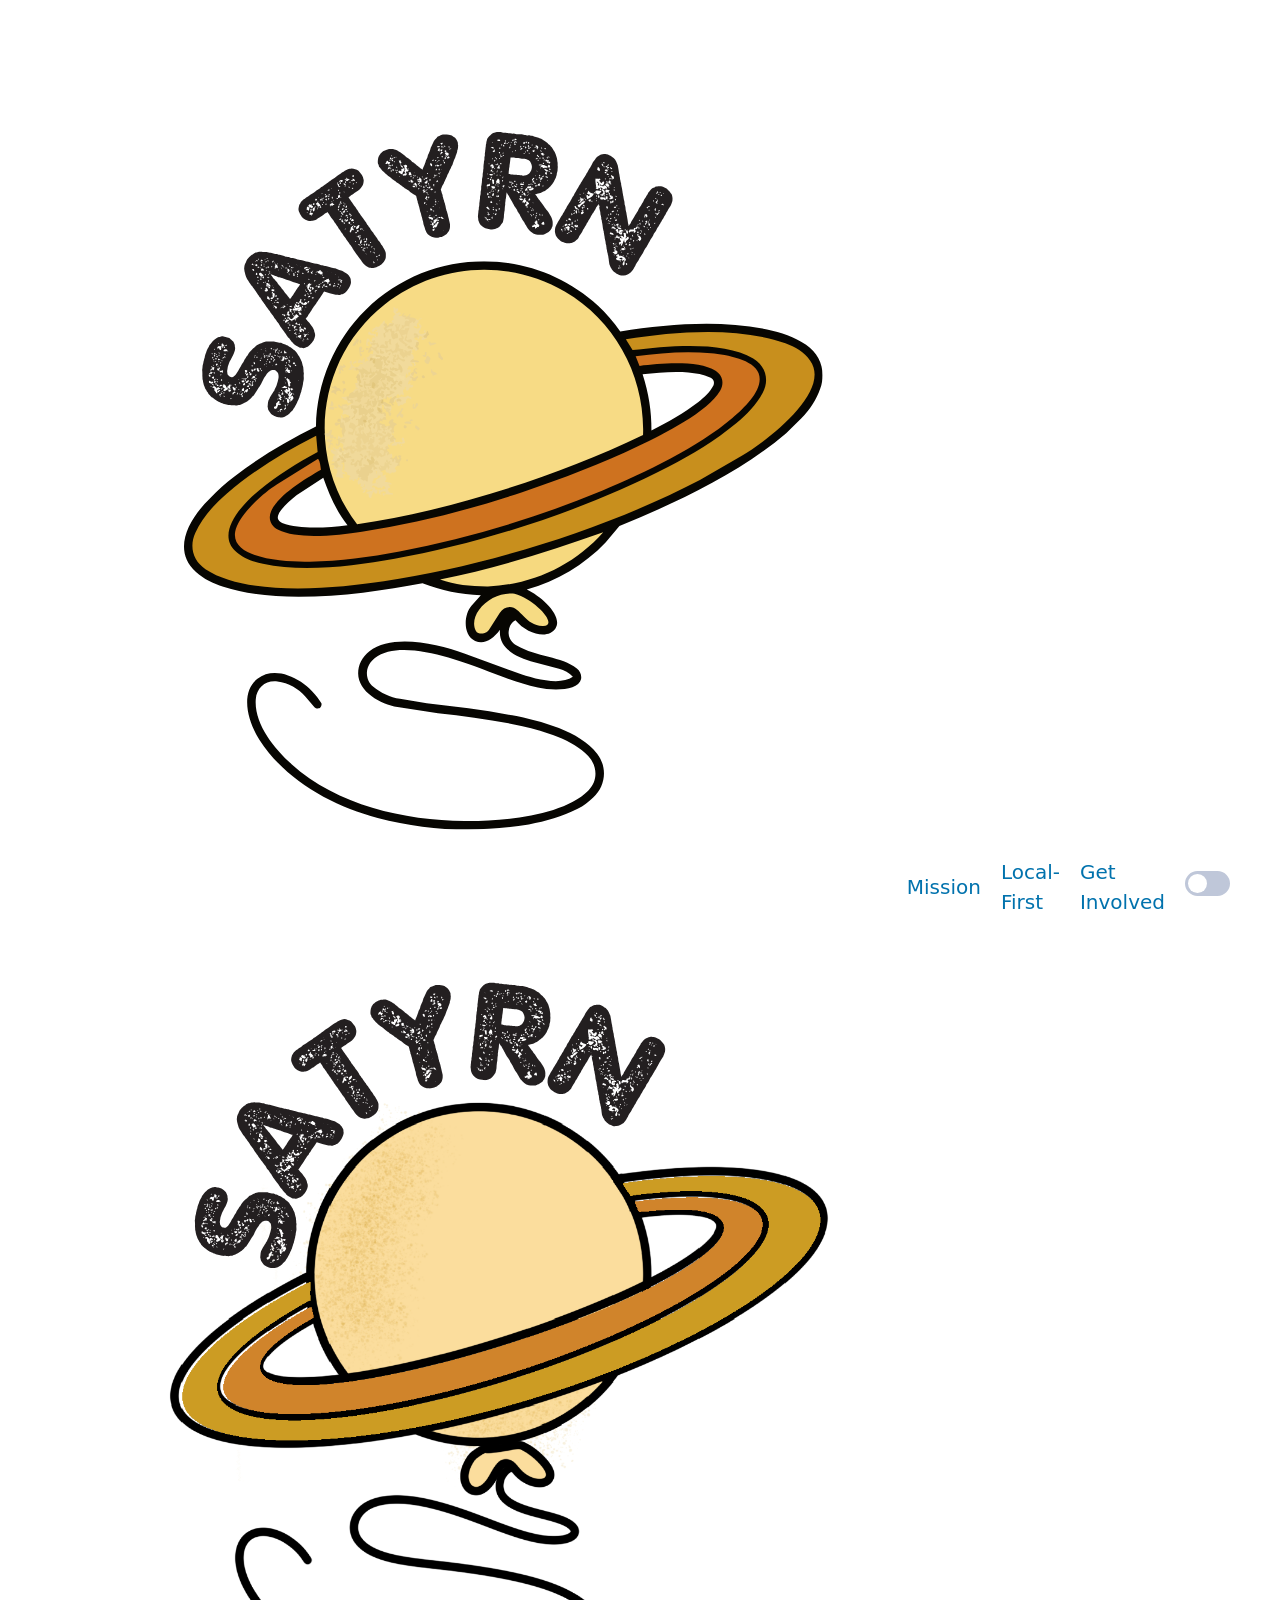
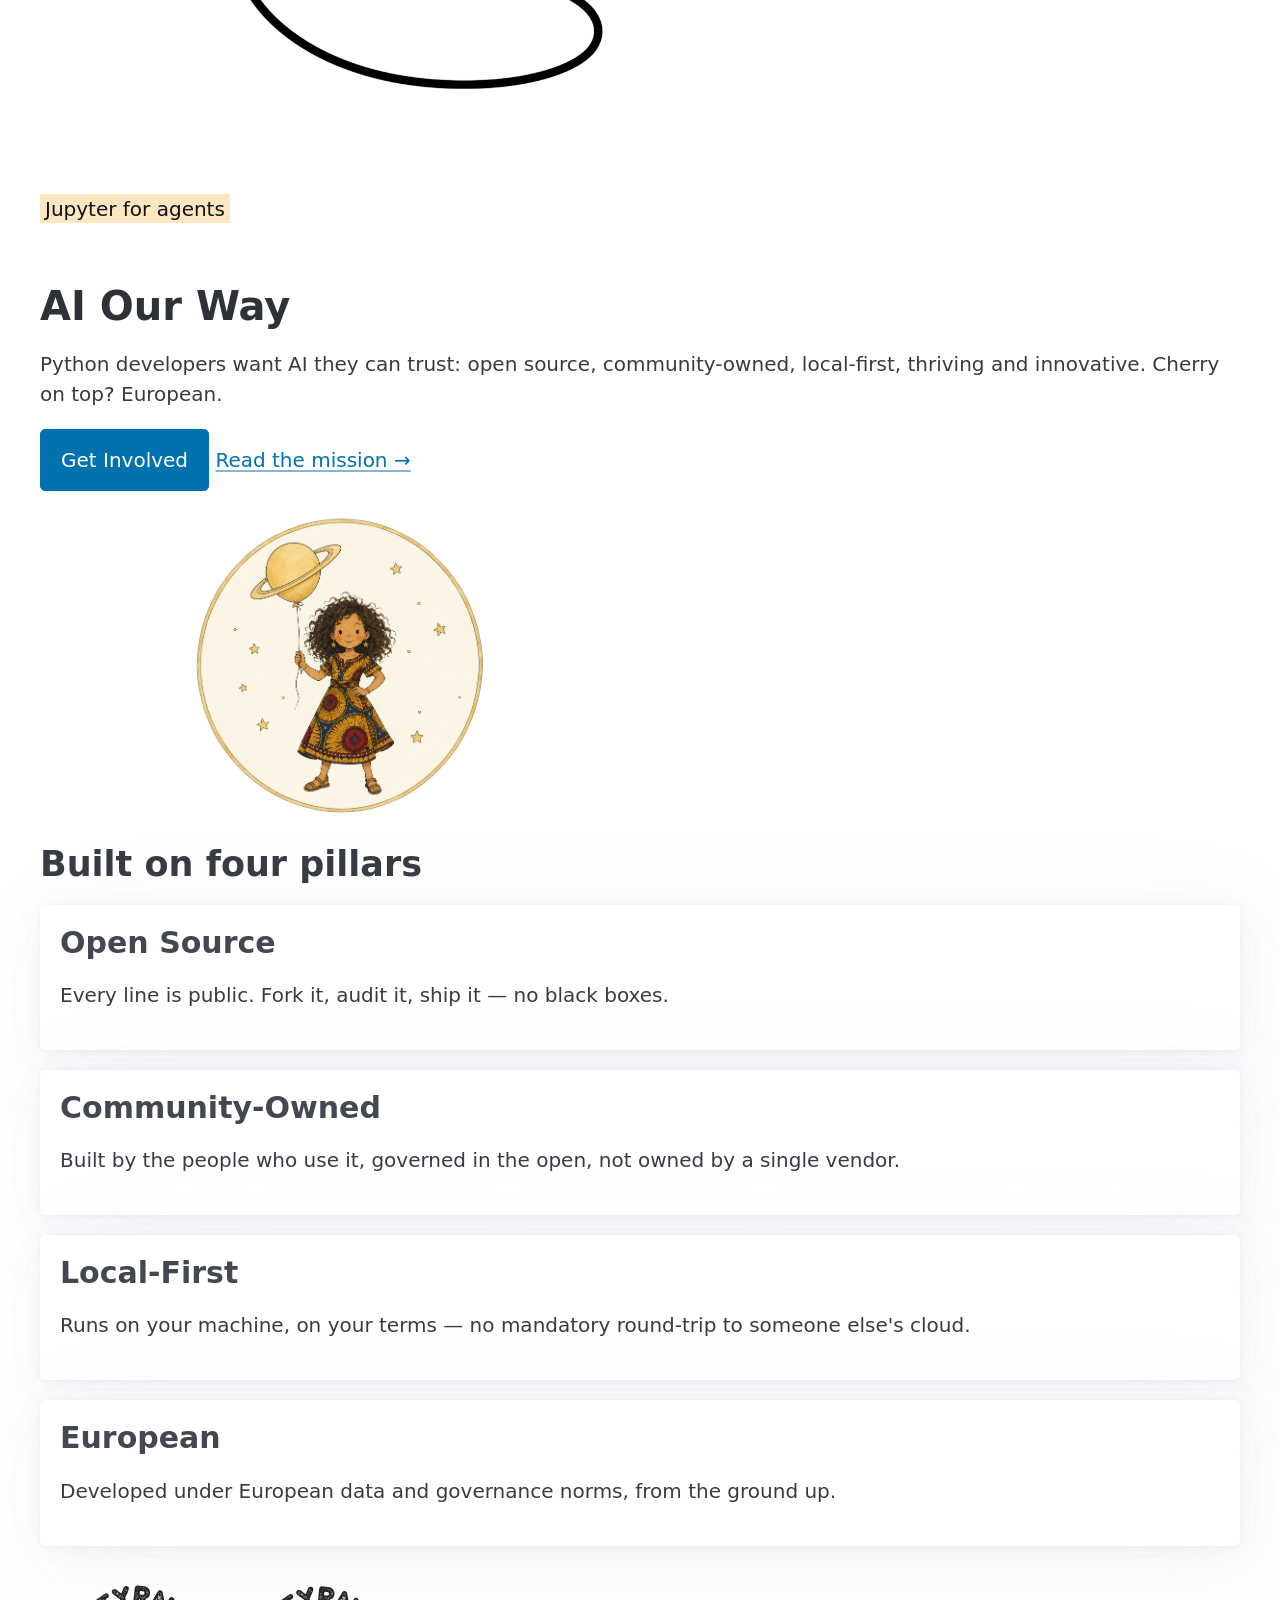
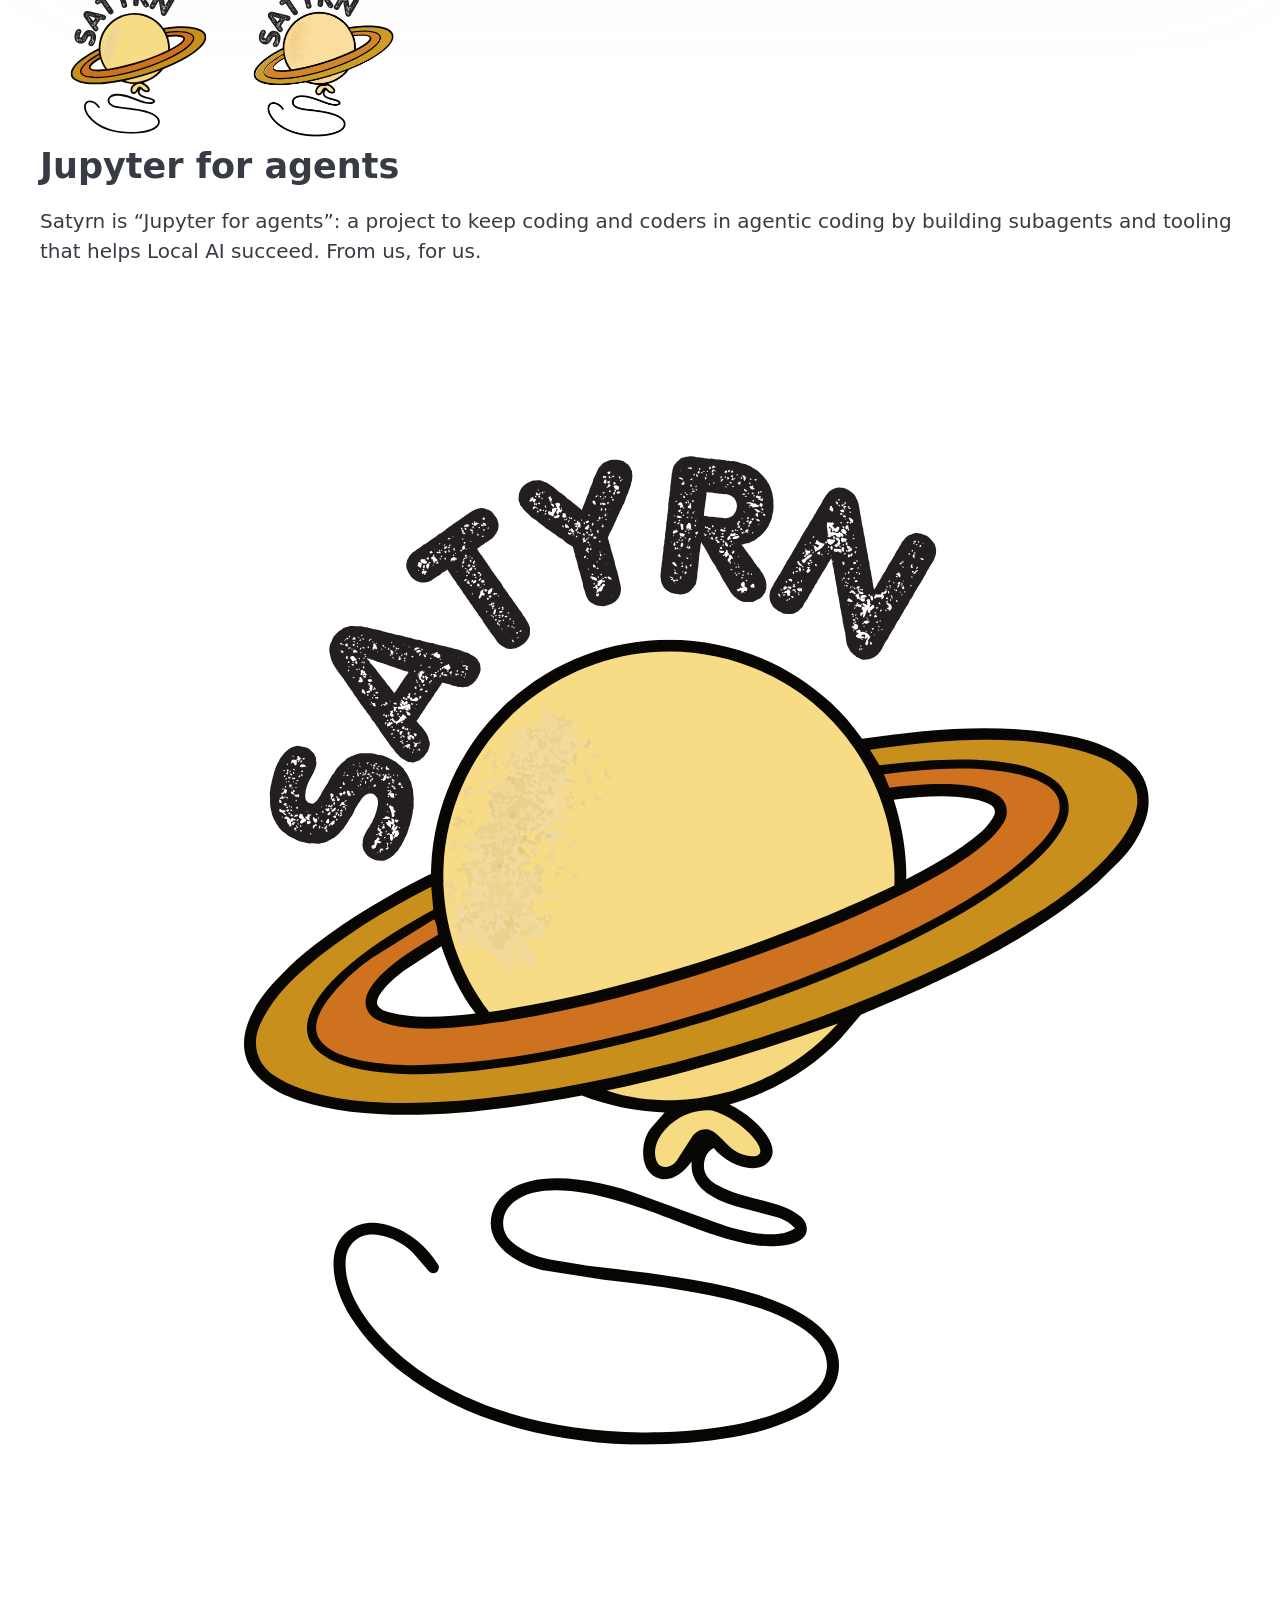
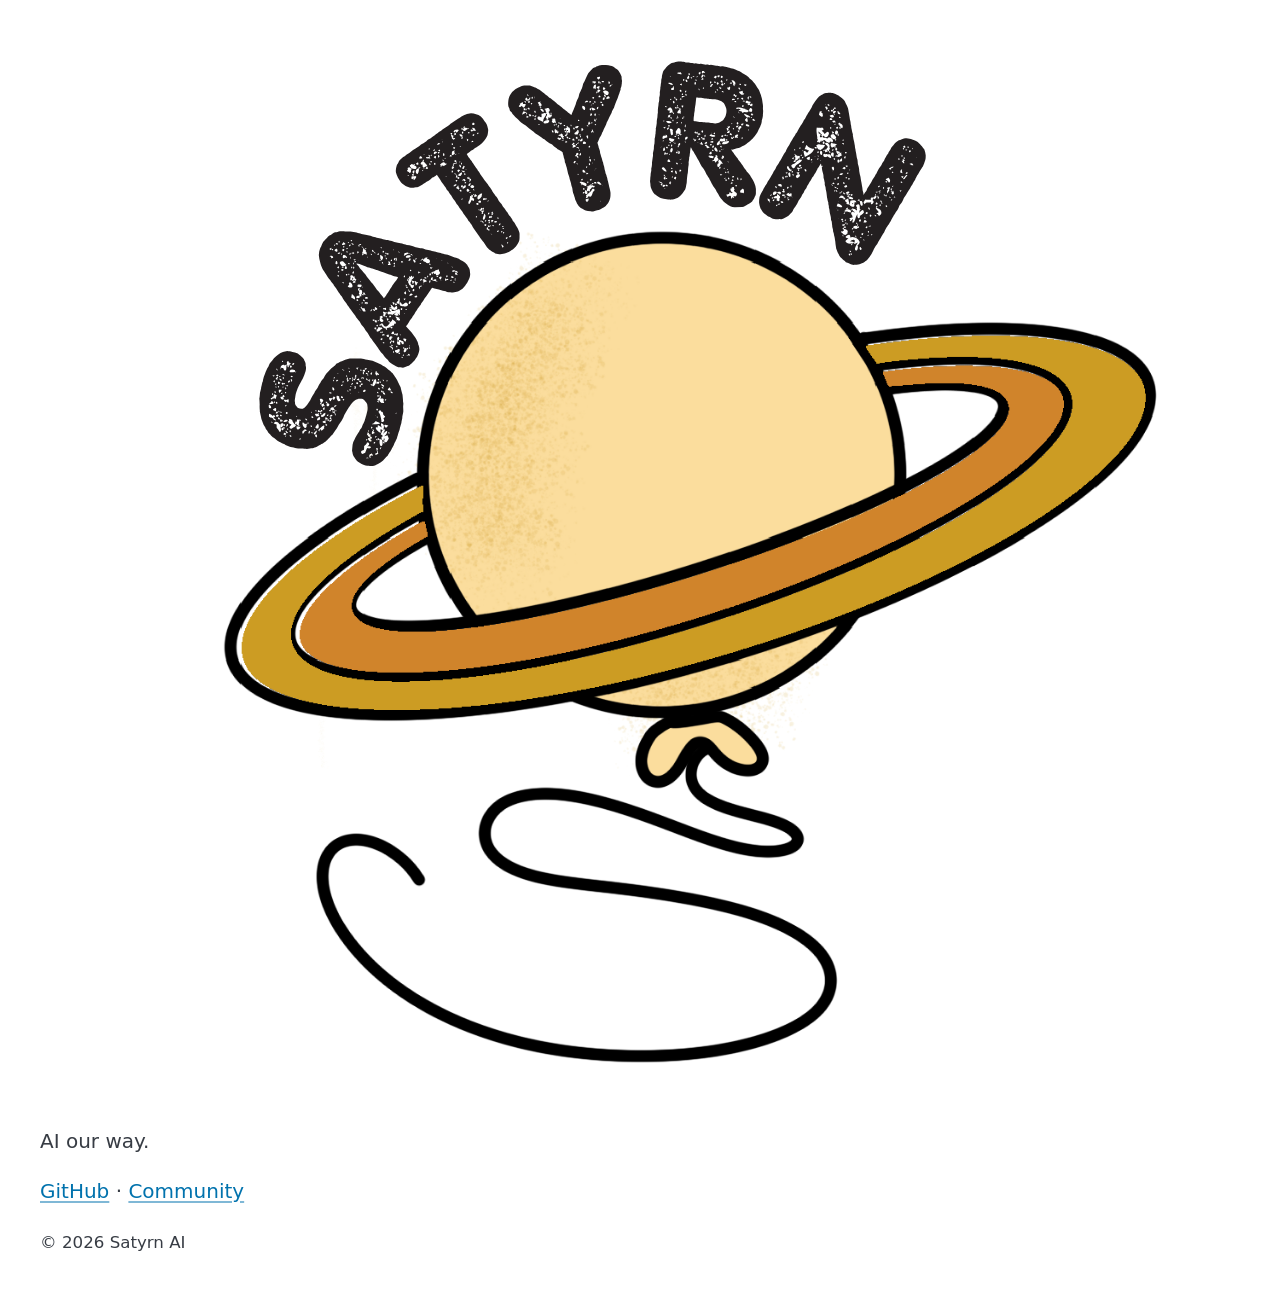
==== commit d026dcac: "Add full landing page markup and copy Co-Authored-By: Claude Sonnet 5 <noreply@anthropic.com>" ====
--- a/site/index.html
+++ b/site/index.html
@@ -5,13 +5,98 @@
     <meta name="viewport" content="width=device-width, initial-scale=1">
     <meta name="color-scheme" content="light dark">
     <title>Satyrn AI — AI Our Way</title>
+    <meta name="description" content="Satyrn is Jupyter for agents: open source, community-owned, local-first AI tooling for Python developers.">
+    <link rel="icon" type="image/png" href="assets/favicon.png">
     <link rel="stylesheet" href="css/pico.classless.min.css">
     <link rel="stylesheet" href="css/style.css">
   </head>
   <body>
+    <header>
+      <nav>
+        <ul>
+          <li>
+            <a href="#" aria-label="Satyrn AI home">
+              <img class="logo-light" src="assets/satyrn-logo-light.svg" alt="Satyrn" height="40">
+              <img class="logo-dark" src="assets/satyrn-logo-dark.svg" alt="Satyrn" height="40">
+            </a>
+          </li>
+        </ul>
+        <ul>
+          <li><a href="#mission">Mission</a></li>
+          <li><a href="#local-first">Local-First</a></li>
+          <li><a href="#get-involved">Get Involved</a></li>
+          <li>
+            <label>
+              <input type="checkbox" role="switch" data-theme-toggle aria-label="Toggle dark mode">
+            </label>
+          </li>
+        </ul>
+      </nav>
+    </header>
+
     <main>
-      <h1>Satyrn AI</h1>
+      <section id="hero">
+        <div class="hero-grid">
+          <div class="hero-text">
+            <p><mark>Jupyter for agents</mark></p>
+            <h1>AI Our Way</h1>
+            <p>Python developers want AI they can trust: open source, community-owned, local-first, thriving and innovative. Cherry on top? European.</p>
+            <p>
+              <a href="#get-involved" role="button">Get Involved</a>
+              <a href="#mission">Read the mission &rarr;</a>
+            </p>
+          </div>
+          <div class="hero-image">
+            <img src="assets/avatar.svg" alt="Illustration of a curly-haired girl holding a balloon shaped like a ringed planet, the Satyrn mascot" width="600">
+          </div>
+        </div>
+      </section>
+
+      <section id="pillars">
+        <h2>Built on four pillars</h2>
+        <div class="pillars-grid">
+          <article>
+            <h3>Open Source</h3>
+            <p>Every line is public. Fork it, audit it, ship it — no black boxes.</p>
+          </article>
+          <article>
+            <h3>Community-Owned</h3>
+            <p>Built by the people who use it, governed in the open, not owned by a single vendor.</p>
+          </article>
+          <article id="local-first">
+            <h3>Local-First</h3>
+            <p>Runs on your machine, on your terms — no mandatory round-trip to someone else's cloud.</p>
+          </article>
+          <article>
+            <h3>European</h3>
+            <p>Developed under European data and governance norms, from the ground up.</p>
+          </article>
+        </div>
+      </section>
+
+      <section id="mission">
+        <div class="mission-grid">
+          <img src="assets/satyrn-logo-light.svg" class="mission-mark logo-light" alt="" width="180">
+          <img src="assets/satyrn-logo-dark.svg" class="mission-mark logo-dark" alt="" width="180">
+          <div>
+            <h2>Jupyter for agents</h2>
+            <p>Satyrn is &ldquo;Jupyter for agents&rdquo;: a project to keep coding and coders in agentic coding by building subagents and tooling that helps Local AI succeed. From us, for us.</p>
+          </div>
+        </div>
+      </section>
     </main>
+
+    <footer id="get-involved">
+      <img class="logo-light" src="assets/satyrn-logo-light.svg" alt="Satyrn" height="32">
+      <img class="logo-dark" src="assets/satyrn-logo-dark.svg" alt="Satyrn" height="32">
+      <p>AI our way.</p>
+      <p>
+        <a href="#">GitHub</a> &middot;
+        <a href="#">Community</a>
+      </p>
+      <p><small>&copy; 2026 Satyrn AI</small></p>
+    </footer>
+
     <script type="module" src="js/site.js"></script>
   </body>
 </html>
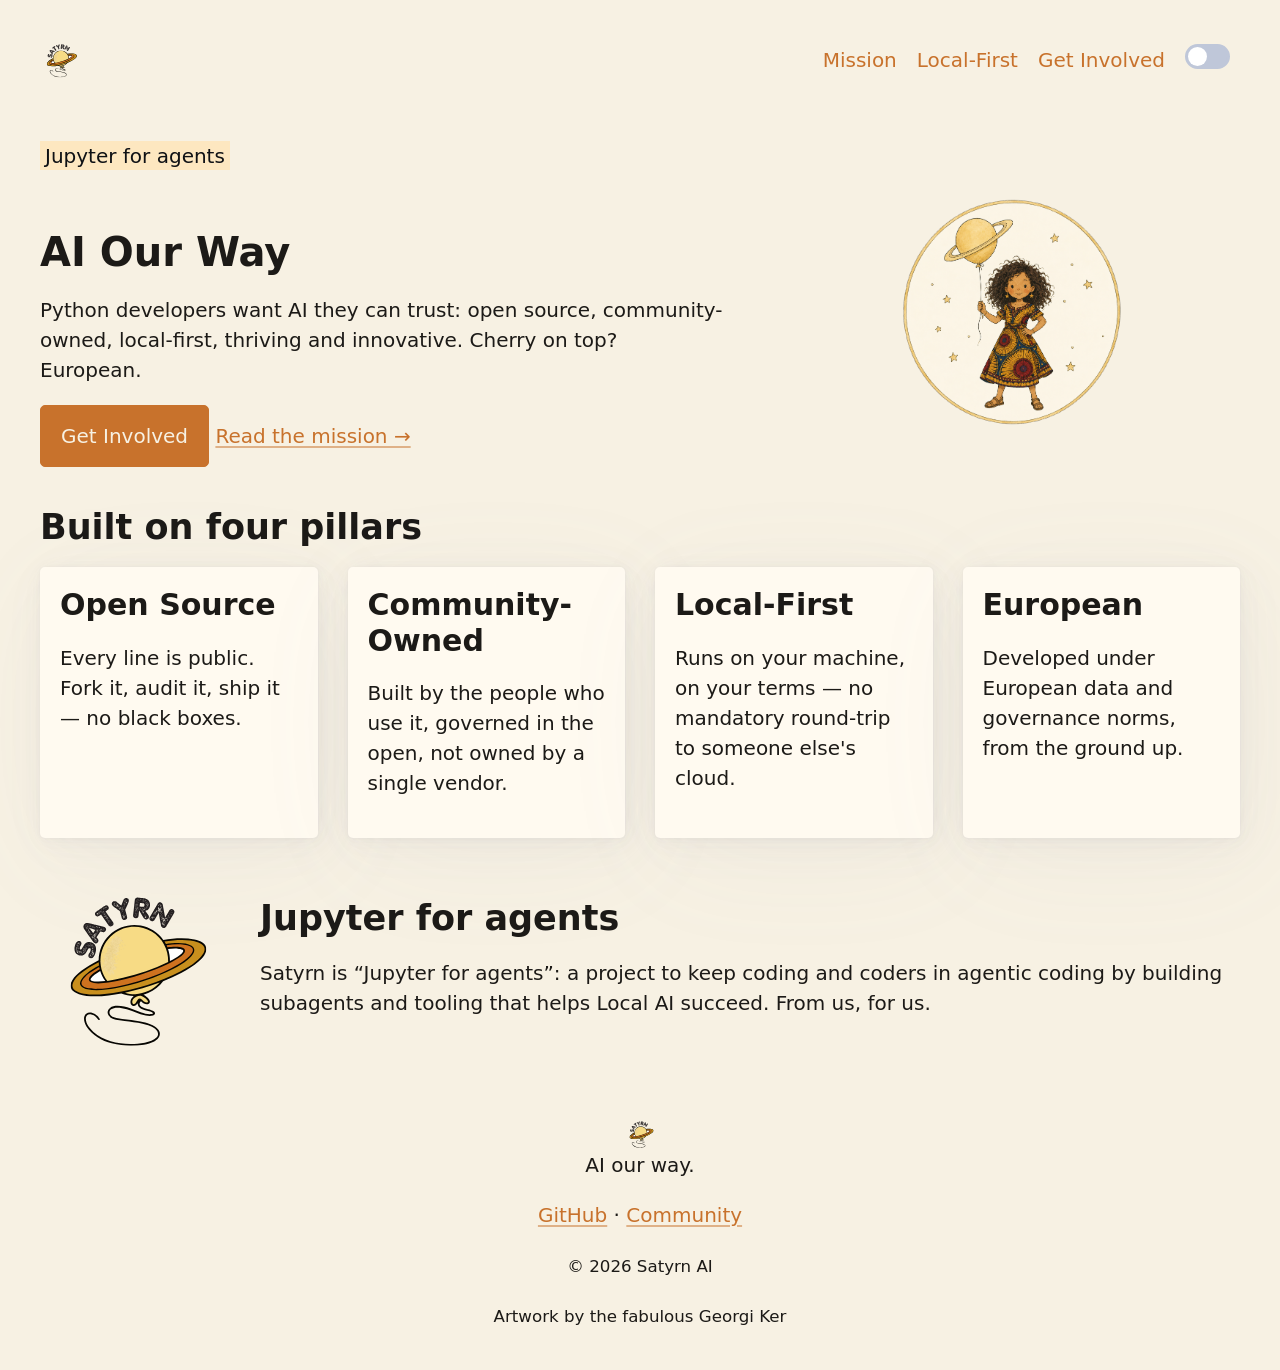
==== commit 595e3408: "Add artwork credit to footer Co-Authored-By: Claude Sonnet 5 <noreply@anthropic.com>" ====
--- a/site/index.html
+++ b/site/index.html
@@ -95,6 +95,7 @@
         <a href="#">Community</a>
       </p>
       <p><small>&copy; 2026 Satyrn AI</small></p>
+      <p><small>Artwork by the fabulous Georgi Ker</small></p>
     </footer>
 
     <script type="module" src="js/site.js"></script>
--- a/site/css/style.css
+++ b/site/css/style.css
@@ -0,0 +1,177 @@
+/* Brand palette — light mode (default). Selector specificity must match
+   Pico's own ":root:not([data-theme=dark])" light-mode rule, or Pico's
+   base :root/:host declaration (same specificity, earlier source order)
+   wins over a plain ":root" override regardless of stylesheet order. */
+:root:not([data-theme]) {
+  --pico-background-color: #f7f1e3;
+  --pico-color: #1c1a17;
+  --pico-h1-color: #1c1a17;
+  --pico-h2-color: #1c1a17;
+  --pico-h3-color: #1c1a17;
+  --pico-h4-color: #1c1a17;
+  --pico-h5-color: #1c1a17;
+  --pico-h6-color: #1c1a17;
+  --pico-muted-color: #6b5f4d;
+  --pico-primary: #c8722c;
+  --pico-primary-background: #c8722c;
+  --pico-primary-border: #c8722c;
+  --pico-primary-underline: rgba(200, 114, 44, 0.5);
+  --pico-primary-hover: #a85f22;
+  --pico-primary-hover-background: #a85f22;
+  --pico-primary-hover-border: #a85f22;
+  --pico-primary-hover-underline: #a85f22;
+  --pico-primary-focus: rgba(232, 185, 61, 0.5);
+  --pico-primary-inverse: #f7f1e3;
+  --pico-card-background-color: #fffaf0;
+  --pico-card-border-color: rgba(28, 26, 23, 0.15);
+  --pico-border-color: rgba(28, 26, 23, 0.15);
+}
+
+/* Brand palette — dark mode (follows OS preference, same mechanism Pico itself uses) */
+@media only screen and (prefers-color-scheme: dark) {
+  :root:not([data-theme]) {
+    --pico-background-color: #1c1a17;
+    --pico-color: #f0e6d2;
+    --pico-h1-color: #f0e6d2;
+    --pico-h2-color: #f0e6d2;
+    --pico-h3-color: #f0e6d2;
+    --pico-h4-color: #f0e6d2;
+    --pico-h5-color: #f0e6d2;
+    --pico-h6-color: #f0e6d2;
+    --pico-muted-color: #b8ab8f;
+    --pico-primary: #e8b93d;
+    --pico-primary-background: #c8722c;
+    --pico-primary-border: #c8722c;
+    --pico-primary-underline: rgba(232, 185, 61, 0.5);
+    --pico-primary-hover: #f2cc63;
+    --pico-primary-hover-background: #a85f22;
+    --pico-primary-hover-border: #a85f22;
+    --pico-primary-hover-underline: #f2cc63;
+    --pico-primary-focus: rgba(232, 185, 61, 0.5);
+    --pico-primary-inverse: #1c1a17;
+    --pico-card-background-color: #26221d;
+    --pico-card-border-color: rgba(240, 230, 210, 0.15);
+    --pico-border-color: rgba(240, 230, 210, 0.15);
+  }
+}
+
+/* Logo swap: show the solid-text mark in light mode, the faded-text mark in dark mode */
+.logo-dark {
+  display: none;
+}
+
+@media only screen and (prefers-color-scheme: dark) {
+  :root:not([data-theme]) .logo-light {
+    display: none;
+  }
+  :root:not([data-theme]) .logo-dark {
+    display: inline;
+    /* The balloon's string is drawn as a thin dark stroke with nothing
+       behind it, so it nearly disappears against the dark background
+       even though the rest of the mark (set against bright fills)
+       reads fine. A soft light halo keeps it visible without touching
+       the source artwork. */
+    filter: drop-shadow(0 0 1px #f0e6d2) drop-shadow(0 0 1px #f0e6d2);
+  }
+}
+
+nav img {
+  height: 40px;
+  width: auto;
+  vertical-align: middle;
+}
+
+.mission-mark {
+  width: 180px;
+  height: auto;
+}
+
+footer#get-involved img {
+  height: 32px;
+  width: auto;
+}
+
+/* Hero */
+#hero .hero-grid {
+  display: grid;
+  grid-template-columns: 3fr 2fr;
+  gap: 3rem;
+  align-items: center;
+}
+
+#hero .hero-image img {
+  width: 100%;
+  height: auto;
+}
+
+/* Pillars */
+#pillars .pillars-grid {
+  display: grid;
+  grid-template-columns: repeat(4, 1fr);
+  gap: 1.5rem;
+}
+
+/* Mission */
+#mission .mission-grid {
+  display: grid;
+  grid-template-columns: auto 1fr;
+  gap: 2rem;
+  align-items: center;
+}
+
+.mission-mark.logo-dark {
+  display: none;
+}
+
+@media only screen and (prefers-color-scheme: dark) {
+  :root:not([data-theme]) .mission-mark.logo-light {
+    display: none;
+  }
+  :root:not([data-theme]) .mission-mark.logo-dark {
+    display: inline;
+  }
+}
+
+/* Footer */
+footer#get-involved {
+  text-align: center;
+}
+
+footer#get-involved img {
+  display: inline-block;
+}
+
+footer#get-involved .logo-dark {
+  display: none;
+}
+
+@media only screen and (prefers-color-scheme: dark) {
+  :root:not([data-theme]) footer#get-involved .logo-light {
+    display: none;
+  }
+  :root:not([data-theme]) footer#get-involved .logo-dark {
+    display: inline-block;
+  }
+}
+
+/* Responsive: stack the hero and pillars below 900px */
+@media (max-width: 900px) {
+  #hero .hero-grid {
+    grid-template-columns: 1fr;
+  }
+
+  #pillars .pillars-grid {
+    grid-template-columns: repeat(2, 1fr);
+  }
+
+  #mission .mission-grid {
+    grid-template-columns: 1fr;
+    text-align: center;
+  }
+}
+
+@media (max-width: 520px) {
+  #pillars .pillars-grid {
+    grid-template-columns: 1fr;
+  }
+}
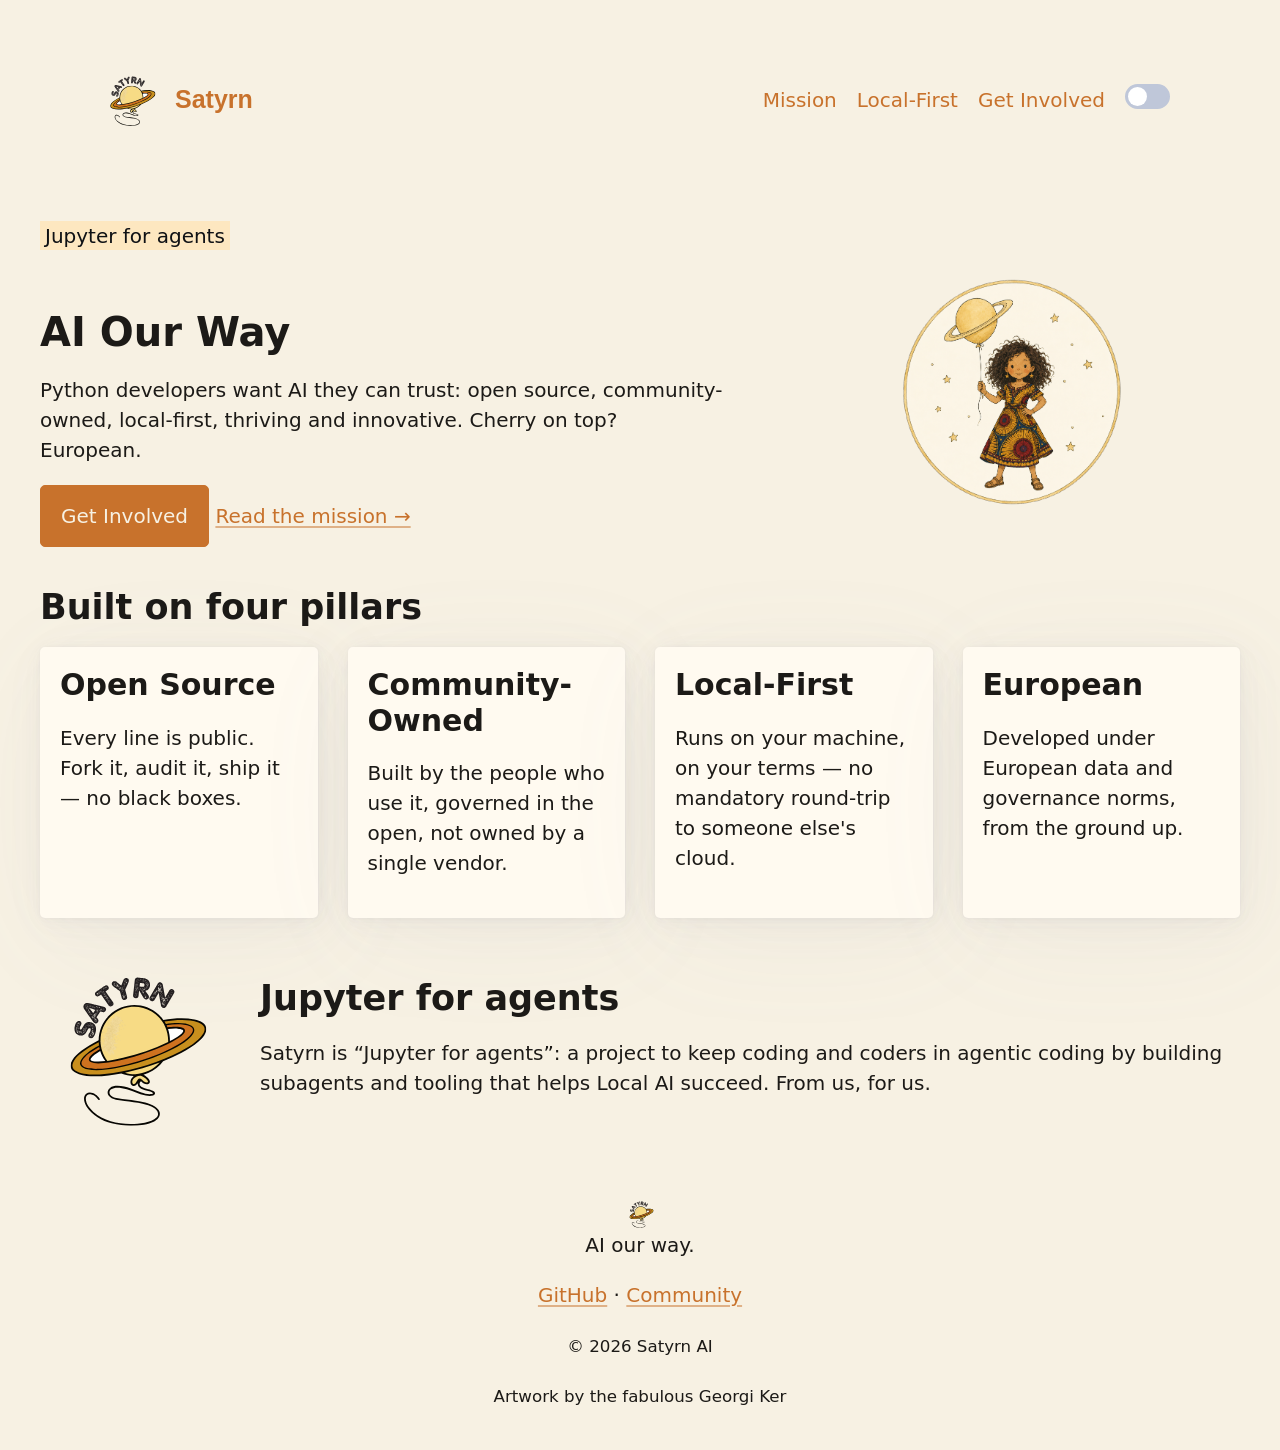
==== commit ea890cbd: "Improve navbar and fix theme switcher 1. Taller navbar with bigger logo (60px) and Satyrn text label" ====
--- a/site/index.html
+++ b/site/index.html
@@ -15,9 +15,10 @@
       <nav>
         <ul>
           <li>
-            <a href="#" aria-label="Satyrn AI home">
-              <img class="logo-light" src="assets/satyrn-logo-light.svg" alt="Satyrn" height="40">
-              <img class="logo-dark" src="assets/satyrn-logo-dark.svg" alt="Satyrn" height="40">
+            <a href="#" class="logo-link">
+              <img class="logo-light" src="assets/satyrn-logo-light.svg" alt="">
+              <img class="logo-dark" src="assets/satyrn-logo-dark.svg" alt="">
+              <span class="logo-text">Satyrn</span>
             </a>
           </li>
         </ul>
--- a/site/css/style.css
+++ b/site/css/style.css
@@ -28,6 +28,7 @@
 }
 
 /* Brand palette — dark mode (follows OS preference, same mechanism Pico itself uses) */
+/* Dark mode via prefers-color-scheme (system setting) */
 @media only screen and (prefers-color-scheme: dark) {
   :root:not([data-theme]) {
     --pico-background-color: #1c1a17;
@@ -75,10 +76,63 @@
   }
 }
 
+/* Dark mode via toggle [data-theme="dark"] */
+:root[data-theme="dark"] {
+  --pico-background-color: #1c1a17;
+  --pico-color: #f0e6d2;
+  --pico-h1-color: #f0e6d2;
+  --pico-h2-color: #f0e6d2;
+  --pico-h3-color: #f0e6d2;
+  --pico-h4-color: #f0e6d2;
+  --pico-h5-color: #f0e6d2;
+  --pico-h6-color: #f0e6d2;
+  --pico-muted-color: #b8ab8f;
+  --pico-primary: #e8b93d;
+  --pico-primary-background: #c8722c;
+  --pico-primary-border: #c8722c;
+  --pico-primary-underline: rgba(232, 185, 61, 0.5);
+  --pico-primary-hover: #f2cc63;
+  --pico-primary-hover-background: #a85f22;
+  --pico-primary-hover-border: #a85f22;
+  --pico-primary-hover-underline: #f2cc63;
+  --pico-primary-focus: rgba(232, 185, 61, 0.5);
+  --pico-primary-inverse: #1c1a17;
+  --pico-card-background-color: #26221d;
+  --pico-card-border-color: rgba(240, 230, 210, 0.15);
+  --pico-border-color: rgba(240, 230, 210, 0.15);
+}
+
+:root[data-theme="dark"] .logo-light {
+  display: none;
+}
+
+:root[data-theme="dark"] .logo-dark {
+  display: inline;
+  filter: drop-shadow(0 0 1px #f0e6d2) drop-shadow(0 0 1px #f0e6d2);
+}
+
+nav {
+  padding: 1.5rem 5%;
+}
+
+.logo-link {
+  display: flex;
+  align-items: center;
+  gap: 0.75rem;
+  text-decoration: none;
+}
+
 nav img {
-  height: 40px;
+  height: 60px;
   width: auto;
   vertical-align: middle;
+}
+
+.logo-text {
+  font-size: 1.25rem;
+  font-weight: 700;
+  font-family: 'Fredoka', sans-serif;
+  color: var(--pico-color);
 }
 
 .mission-mark {
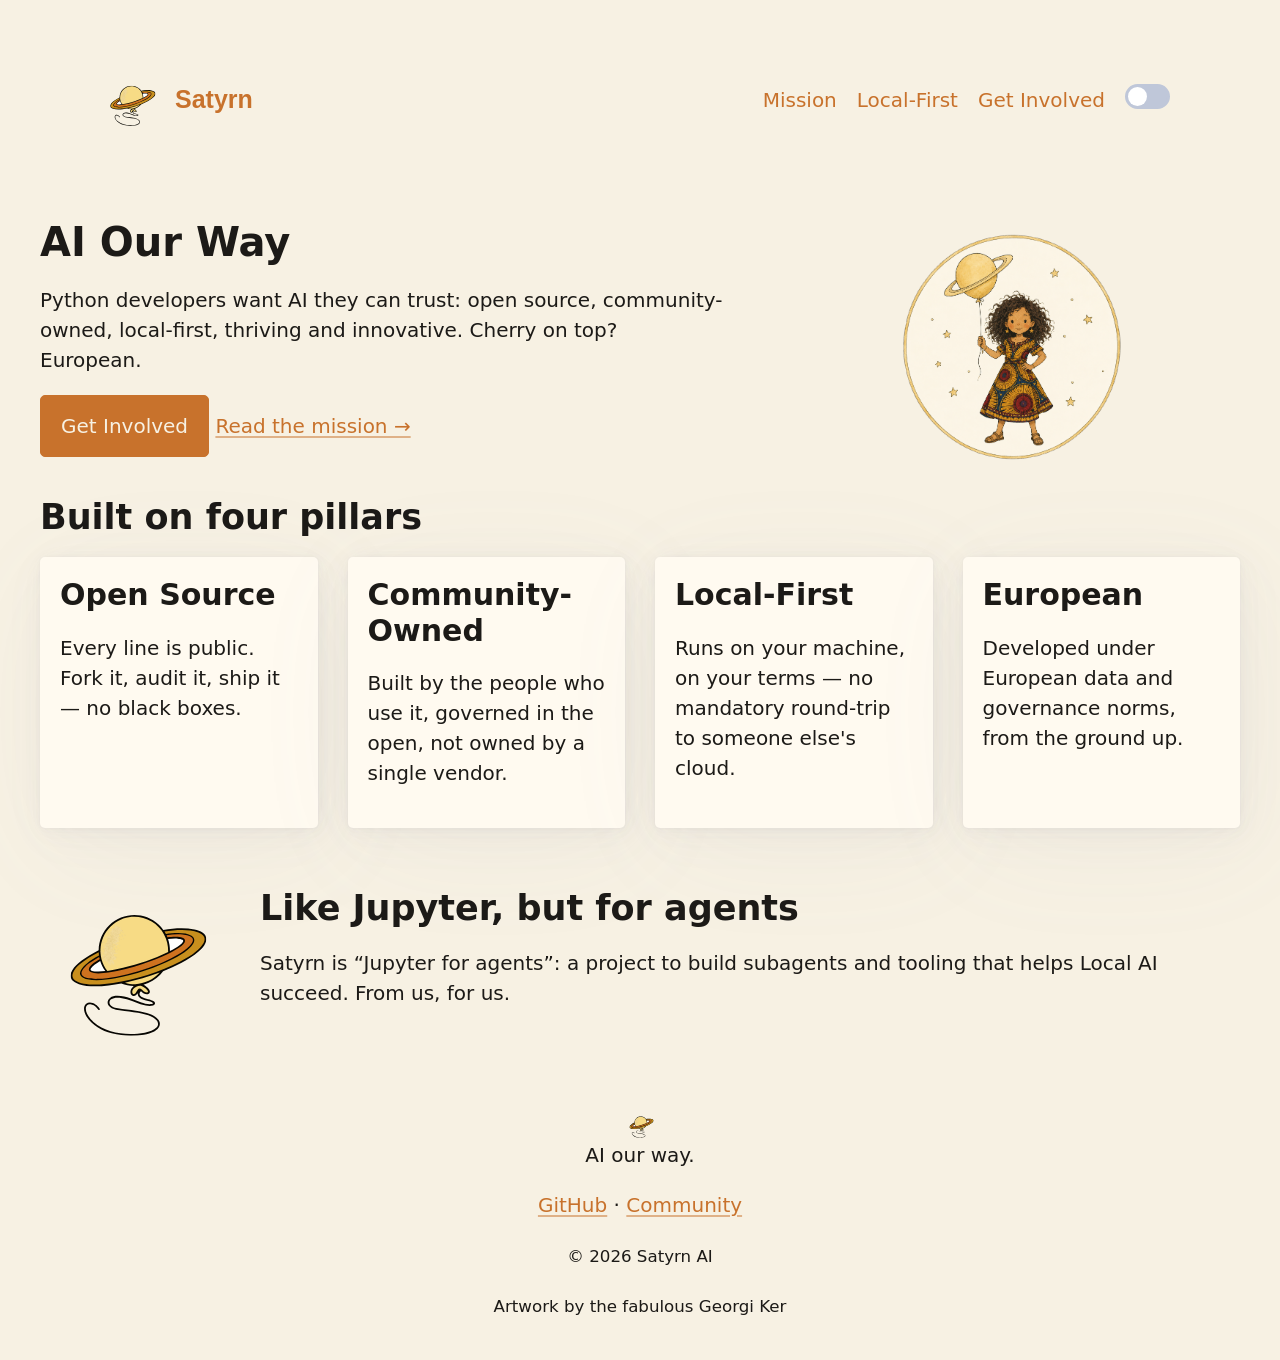
==== commit 8cca4882: "Remove SATYRN wordmark text from logo variations The hand-lettered "SATYRN" text wrapped around the " ====
--- a/site/index.html
+++ b/site/index.html
@@ -1,104 +1,108 @@
 <!doctype html>
 <html lang="en">
-  <head>
+<head>
     <meta charset="utf-8">
     <meta name="viewport" content="width=device-width, initial-scale=1">
     <meta name="color-scheme" content="light dark">
     <title>Satyrn AI — AI Our Way</title>
-    <meta name="description" content="Satyrn is Jupyter for agents: open source, community-owned, local-first AI tooling for Python developers.">
+    <meta name="description"
+          content="Satyrn is Jupyter for agents: open source, community-owned, local-first AI tooling for Python developers.">
     <link rel="icon" type="image/png" href="assets/favicon.png">
     <link rel="stylesheet" href="css/pico.classless.min.css">
     <link rel="stylesheet" href="css/style.css">
-  </head>
-  <body>
-    <header>
-      <nav>
+</head>
+<body>
+<header>
+    <nav>
         <ul>
-          <li>
-            <a href="#" class="logo-link">
-              <img class="logo-light" src="assets/satyrn-logo-light.svg" alt="">
-              <img class="logo-dark" src="assets/satyrn-logo-dark.svg" alt="">
-              <span class="logo-text">Satyrn</span>
-            </a>
-          </li>
+            <li>
+                <a href="#" class="logo-link">
+                    <img class="logo-light" src="assets/satyrn-logo-light.svg" alt="">
+                    <img class="logo-dark" src="assets/satyrn-logo-dark.svg" alt="">
+                    <span class="logo-text">Satyrn</span>
+                </a>
+            </li>
         </ul>
         <ul>
-          <li><a href="#mission">Mission</a></li>
-          <li><a href="#local-first">Local-First</a></li>
-          <li><a href="#get-involved">Get Involved</a></li>
-          <li>
-            <label>
-              <input type="checkbox" role="switch" data-theme-toggle aria-label="Toggle dark mode">
-            </label>
-          </li>
+            <li><a href="#mission">Mission</a></li>
+            <li><a href="#local-first">Local-First</a></li>
+            <li><a href="#get-involved">Get Involved</a></li>
+            <li>
+                <label>
+                    <input type="checkbox" role="switch" data-theme-toggle aria-label="Toggle dark mode">
+                </label>
+            </li>
         </ul>
-      </nav>
-    </header>
+    </nav>
+</header>
 
-    <main>
-      <section id="hero">
+<main>
+    <section id="hero">
         <div class="hero-grid">
-          <div class="hero-text">
-            <p><mark>Jupyter for agents</mark></p>
-            <h1>AI Our Way</h1>
-            <p>Python developers want AI they can trust: open source, community-owned, local-first, thriving and innovative. Cherry on top? European.</p>
-            <p>
-              <a href="#get-involved" role="button">Get Involved</a>
-              <a href="#mission">Read the mission &rarr;</a>
-            </p>
-          </div>
-          <div class="hero-image">
-            <img src="assets/avatar.svg" alt="Illustration of a curly-haired girl holding a balloon shaped like a ringed planet, the Satyrn mascot" width="600">
-          </div>
+            <div class="hero-text">
+                <h1>AI Our Way</h1>
+                <p>Python developers want AI they can trust: open source, community-owned, local-first, thriving and
+                    innovative. Cherry on top? European.</p>
+                <p>
+                    <a href="#get-involved" role="button">Get Involved</a>
+                    <a href="#mission">Read the mission &rarr;</a>
+                </p>
+            </div>
+            <div class="hero-image">
+                <img src="assets/avatar.svg"
+                     alt="Illustration of a curly-haired girl holding a balloon shaped like a ringed planet, the Satyrn mascot"
+                     width="600">
+            </div>
         </div>
-      </section>
+    </section>
 
-      <section id="pillars">
+    <section id="pillars">
         <h2>Built on four pillars</h2>
         <div class="pillars-grid">
-          <article>
-            <h3>Open Source</h3>
-            <p>Every line is public. Fork it, audit it, ship it — no black boxes.</p>
-          </article>
-          <article>
-            <h3>Community-Owned</h3>
-            <p>Built by the people who use it, governed in the open, not owned by a single vendor.</p>
-          </article>
-          <article id="local-first">
-            <h3>Local-First</h3>
-            <p>Runs on your machine, on your terms — no mandatory round-trip to someone else's cloud.</p>
-          </article>
-          <article>
-            <h3>European</h3>
-            <p>Developed under European data and governance norms, from the ground up.</p>
-          </article>
+            <article>
+                <h3>Open Source</h3>
+                <p>Every line is public. Fork it, audit it, ship it — no black boxes.</p>
+            </article>
+            <article>
+                <h3>Community-Owned</h3>
+                <p>Built by the people who use it, governed in the open, not owned by a single vendor.</p>
+            </article>
+            <article id="local-first">
+                <h3>Local-First</h3>
+                <p>Runs on your machine, on your terms — no mandatory round-trip to someone else's cloud.</p>
+            </article>
+            <article>
+                <h3>European</h3>
+                <p>Developed under European data and governance norms, from the ground up.</p>
+            </article>
         </div>
-      </section>
+    </section>
 
-      <section id="mission">
+    <section id="mission">
         <div class="mission-grid">
-          <img src="assets/satyrn-logo-light.svg" class="mission-mark logo-light" alt="" width="180">
-          <img src="assets/satyrn-logo-dark.svg" class="mission-mark logo-dark" alt="" width="180">
-          <div>
-            <h2>Jupyter for agents</h2>
-            <p>Satyrn is &ldquo;Jupyter for agents&rdquo;: a project to keep coding and coders in agentic coding by building subagents and tooling that helps Local AI succeed. From us, for us.</p>
-          </div>
+            <img src="assets/satyrn-logo-light.svg" class="mission-mark logo-light" alt="" width="180">
+            <img src="assets/satyrn-logo-dark.svg" class="mission-mark logo-dark" alt="" width="180">
+            <div>
+                <h2>Like Jupyter, but for agents</h2>
+                <p>Satyrn is &ldquo;Jupyter for agents&rdquo;: a project to build subagents and tooling that helps Local
+                    AI succeed. From us, for us.</p>
+            </div>
         </div>
-      </section>
-    </main>
+    </section>
+</main>
 
-    <footer id="get-involved">
-      <img class="logo-light" src="assets/satyrn-logo-light.svg" alt="Satyrn" height="32">
-      <img class="logo-dark" src="assets/satyrn-logo-dark.svg" alt="Satyrn" height="32">
-      <p>AI our way.</p>
-      <p>
+<footer id="get-involved">
+    <img class="logo-light" src="assets/satyrn-logo-light.svg" alt="Satyrn" height="32">
+    <img class="logo-dark" src="assets/satyrn-logo-dark.svg" alt="Satyrn" height="32">
+    <p>AI our way.</p>
+    <p>
         <a href="#">GitHub</a> &middot;
         <a href="#">Community</a>
-      </p>
-      <p><small>&copy; 2026 Satyrn AI</small></p>
-      <p><small>Artwork by the fabulous Georgi Ker</small></p>
-    </footer>
+    </p>
+    <p><small>&copy; 2026 Satyrn AI</small></p>
+    <p><small>Artwork by the fabulous Georgi Ker</small></p>
+</footer>
 
-    <script type="module" src="js/site.js"></script>
-  </body>
+<script type="module" src="js/site.js"></script>
+</body>
 </html>
--- a/site/css/style.css
+++ b/site/css/style.css
@@ -1,8 +1,11 @@
-/* Brand palette — light mode (default). Selector specificity must match
-   Pico's own ":root:not([data-theme=dark])" light-mode rule, or Pico's
-   base :root/:host declaration (same specificity, earlier source order)
-   wins over a plain ":root" override regardless of stylesheet order. */
-:root:not([data-theme]) {
+/* Brand palette — light mode. Uses ":root:not([data-theme=dark])" so it
+   applies both when no theme is chosen yet (follows OS) AND when the
+   toggle sets an explicit data-theme="light". The latter is what lets a
+   dark-mode-OS visitor toggle to light: an explicit light attribute makes
+   the "@media (prefers-color-scheme: dark) :root:not([data-theme])" dark
+   rule stop matching. The selector also matches Pico's own light-mode
+   specificity so this override wins over Pico's base :root declaration. */
+:root:not([data-theme="dark"]) {
   --pico-background-color: #f7f1e3;
   --pico-color: #1c1a17;
   --pico-h1-color: #1c1a17;
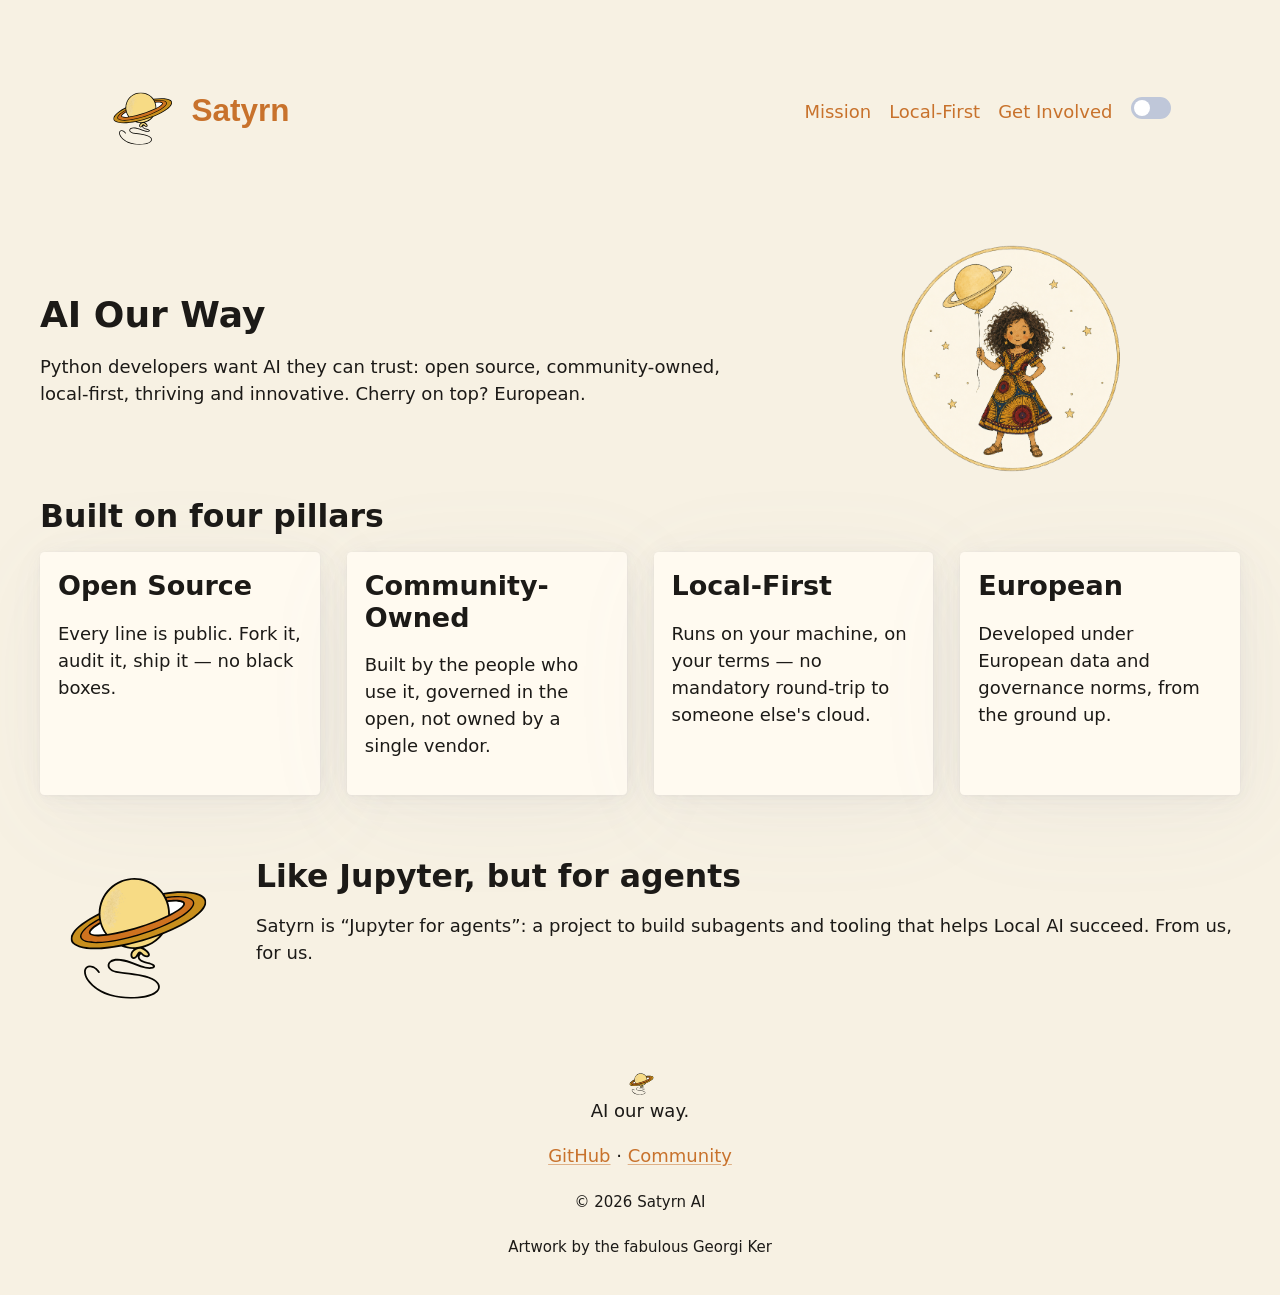
==== commit 1f1bd11f: "Scale up typography, nav, and hero image - Increase base font size to 18px for larger overall typogr" ====
--- a/site/index.html
+++ b/site/index.html
@@ -43,15 +43,11 @@
                 <h1>AI Our Way</h1>
                 <p>Python developers want AI they can trust: open source, community-owned, local-first, thriving and
                     innovative. Cherry on top? European.</p>
-                <p>
-                    <a href="#get-involved" role="button">Get Involved</a>
-                    <a href="#mission">Read the mission &rarr;</a>
-                </p>
             </div>
             <div class="hero-image">
                 <img src="assets/avatar.svg"
                      alt="Illustration of a curly-haired girl holding a balloon shaped like a ringed planet, the Satyrn mascot"
-                     width="600">
+                     width="900">
             </div>
         </div>
     </section>
--- a/site/css/style.css
+++ b/site/css/style.css
@@ -1,3 +1,8 @@
+/* Increase base font size for larger typography */
+:root {
+  --pico-font-size: 18px;
+}
+
 /* Brand palette — light mode. Uses ":root:not([data-theme=dark])" so it
    applies both when no theme is chosen yet (follows OS) AND when the
    toggle sets an explicit data-theme="light". The latter is what lets a
@@ -115,7 +120,7 @@
 }
 
 nav {
-  padding: 1.5rem 5%;
+  padding: 2rem 5%;
 }
 
 .logo-link {
@@ -126,13 +131,13 @@
 }
 
 nav img {
-  height: 60px;
+  height: 78px;
   width: auto;
   vertical-align: middle;
 }
 
 .logo-text {
-  font-size: 1.25rem;
+  font-size: 1.75rem;
   font-weight: 700;
   font-family: 'Fredoka', sans-serif;
   color: var(--pico-color);
